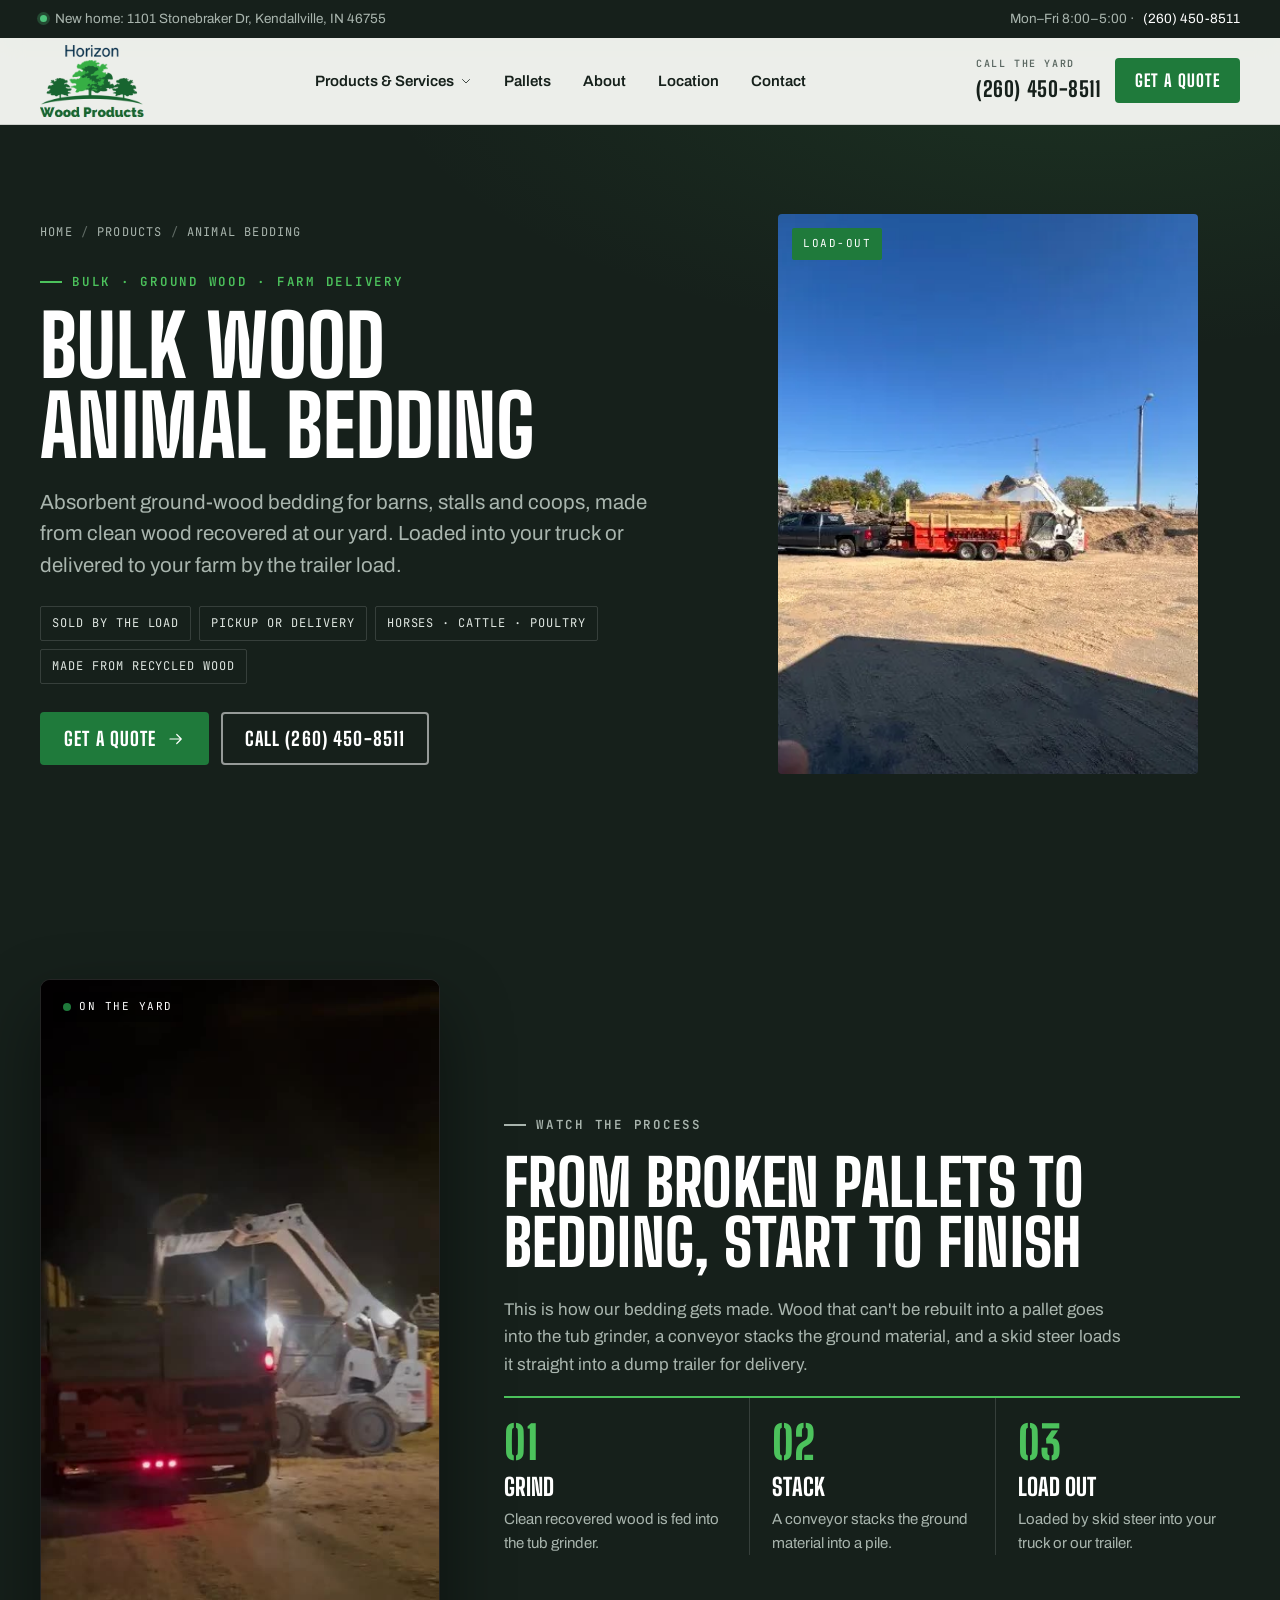
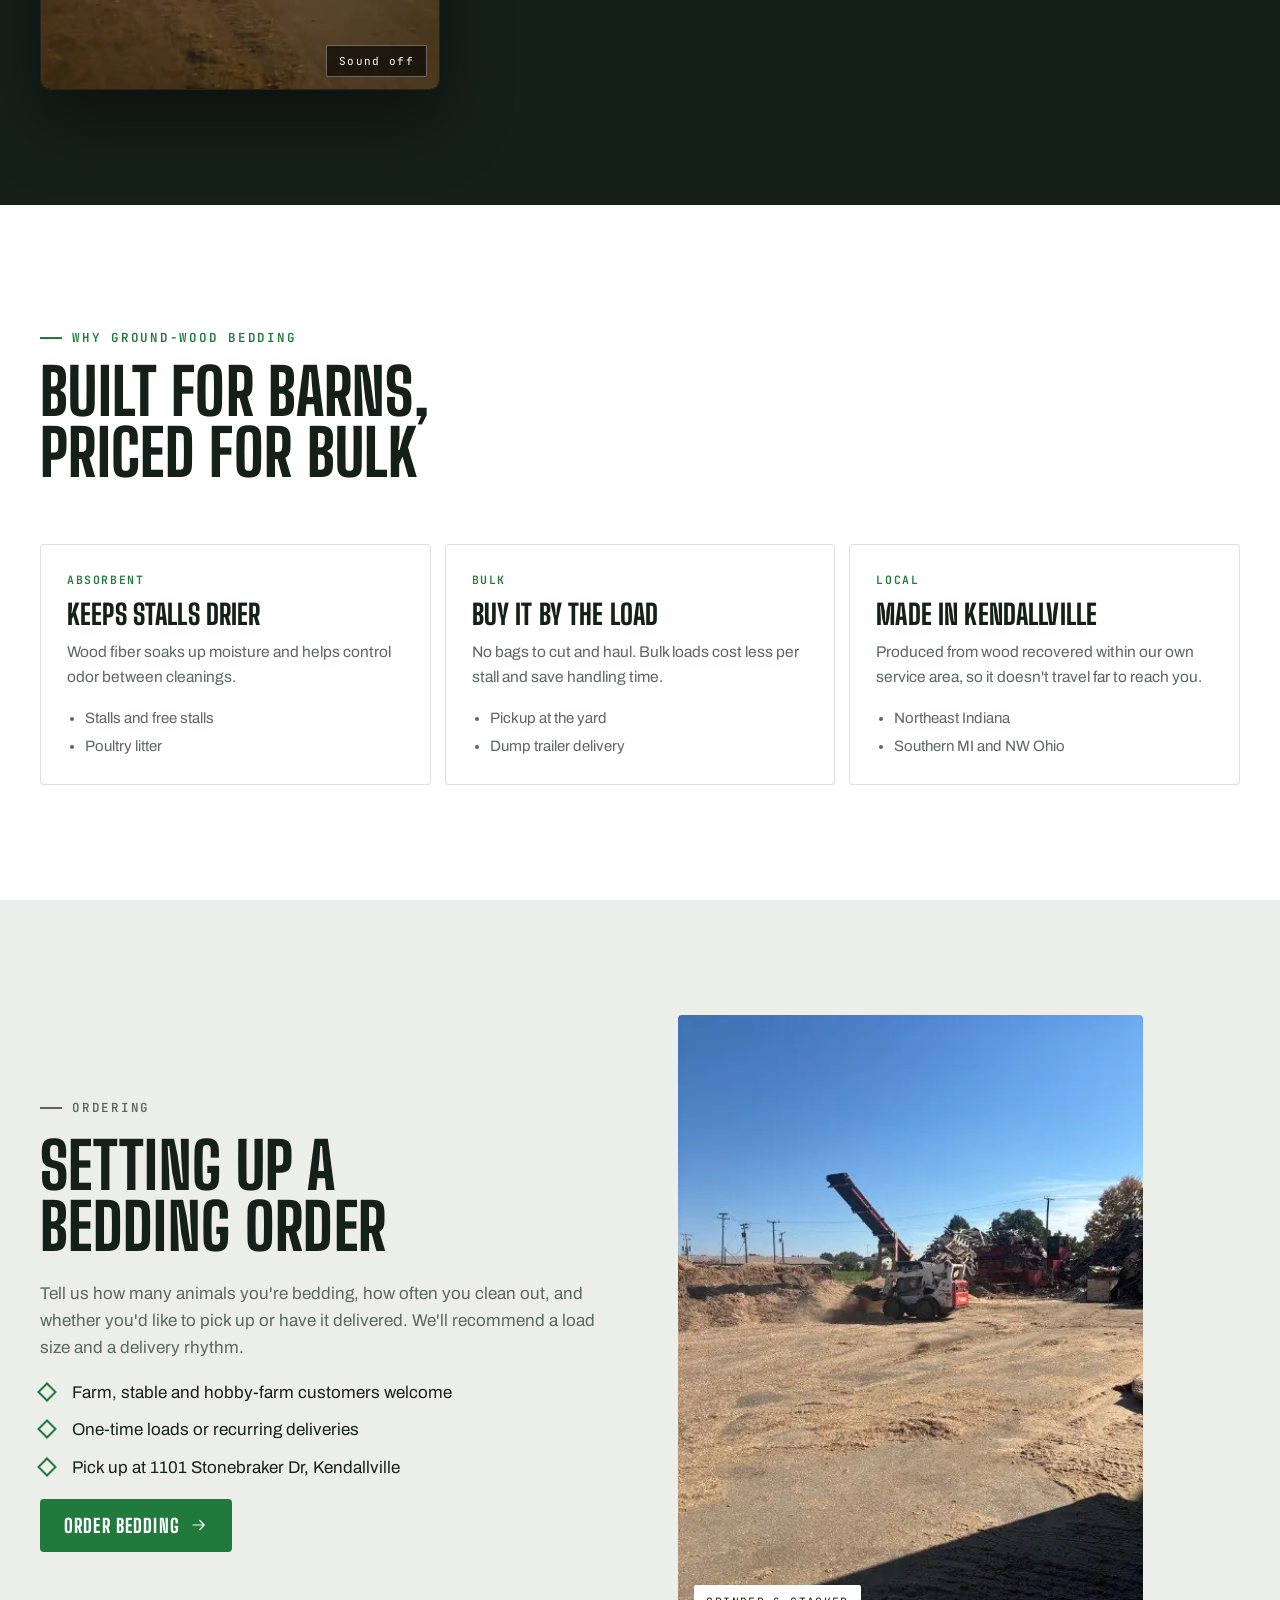
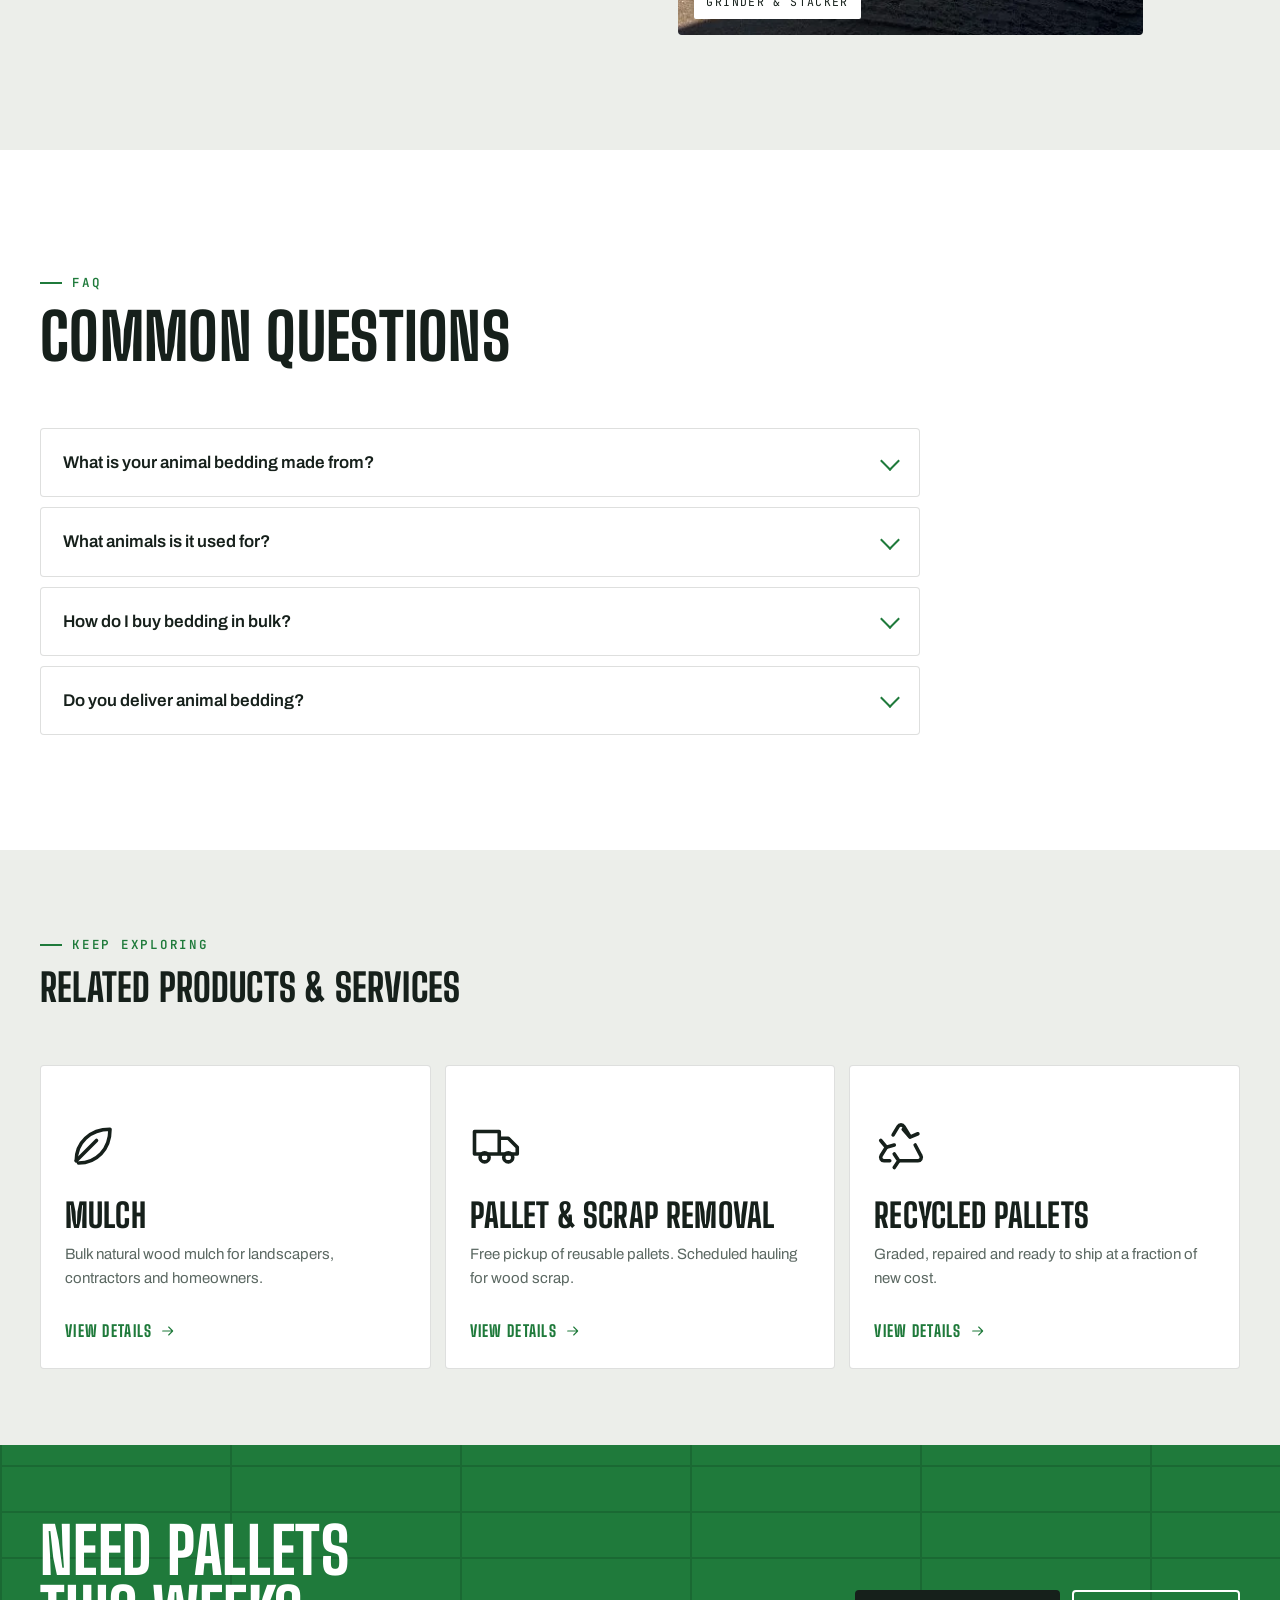
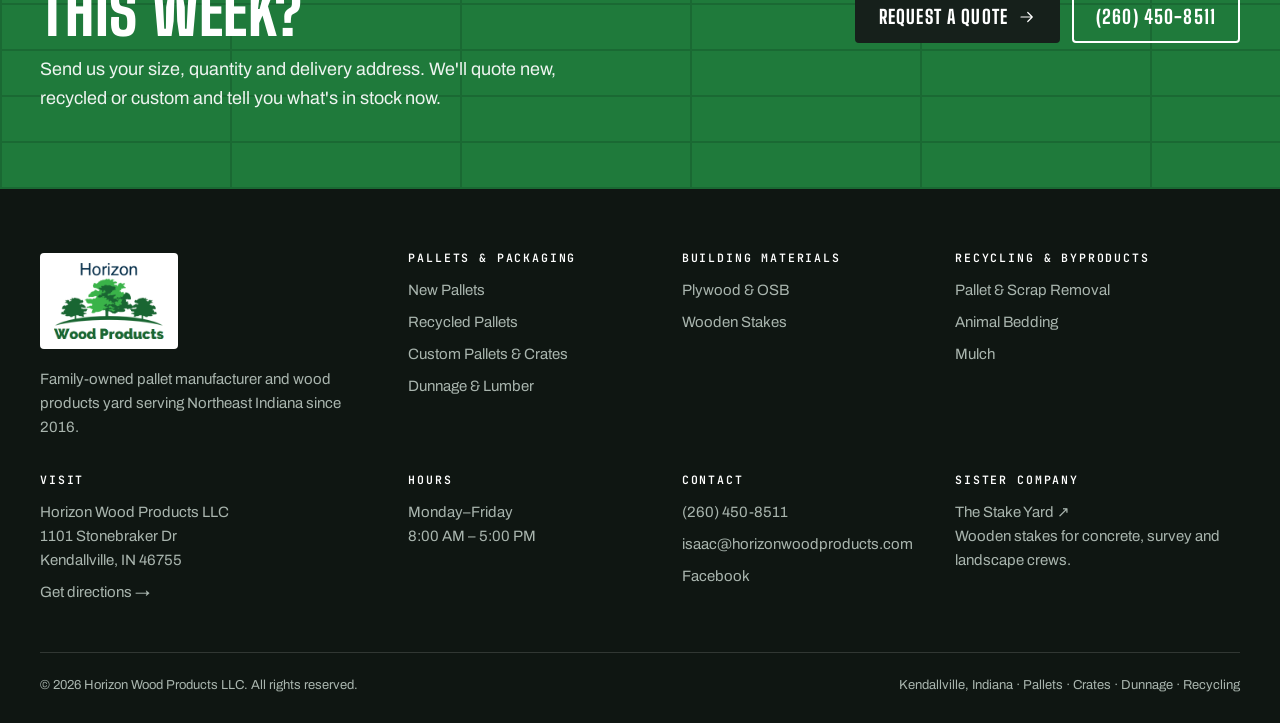
==== animal-bedding.html @ 05ebec8e "Horizon Wood Products site: green logo variant with Formspree quote form Co-Authored-By: Claude Opus" ====
<!doctype html>
<html lang="en-US">
<head>
<meta charset="utf-8">
<meta name="viewport" content="width=device-width, initial-scale=1, viewport-fit=cover">
<title>Bulk Wood Animal Bedding in NE Indiana | Horizon Wood</title>
<meta name="claude:viewport-fit-sides" content="cover">
<meta name="description" content="Bulk ground-wood animal bedding for horses, cattle and poultry from Kendallville, IN. Made from recycled wood, sold by the load with pickup or farm delivery.">
<link rel="canonical" href="https://horizonwoodproducts.com/animal-bedding.html">
<meta name="robots" content="index, follow, max-image-preview:large">
<meta name="theme-color" content="#16201b">
<meta name="geo.region" content="US-IN">
<meta name="geo.placename" content="Kendallville, Indiana">
<meta property="og:type" content="website">
<meta property="og:site_name" content="Horizon Wood Products">
<meta property="og:title" content="Bulk Wood Animal Bedding in NE Indiana | Horizon Wood">
<meta property="og:description" content="Bulk ground-wood animal bedding for horses, cattle and poultry from Kendallville, IN. Made from recycled wood, sold by the load with pickup or farm delivery.">
<meta property="og:url" content="https://horizonwoodproducts.com/animal-bedding.html">
<meta property="og:image" content="https://horizonwoodproducts.com/assets/img/og-horizon.jpg">
<meta property="og:image:width" content="1200">
<meta property="og:image:height" content="630">
<meta property="og:locale" content="en_US">
<meta name="twitter:card" content="summary_large_image">
<meta name="twitter:title" content="Bulk Wood Animal Bedding in NE Indiana | Horizon Wood">
<meta name="twitter:description" content="Bulk ground-wood animal bedding for horses, cattle and poultry from Kendallville, IN. Made from recycled wood, sold by the load with pickup or farm delivery.">
<meta name="twitter:image" content="https://horizonwoodproducts.com/assets/img/og-horizon.jpg">
<link rel="icon" href="assets/img/favicon.png" type="image/png">
<link rel="apple-touch-icon" href="assets/img/apple-touch-icon.png">
<link rel="preconnect" href="https://fonts.googleapis.com">
<link rel="preconnect" href="https://fonts.gstatic.com" crossorigin>
<link rel="stylesheet" href="https://fonts.googleapis.com/css2?family=Archivo:wght@400;500;600;700&family=Big+Shoulders+Display:wght@700;800;900&family=Big+Shoulders+Stencil+Display:wght@800&family=JetBrains+Mono:wght@500;600&display=swap">
<link rel="preload" as="image" href="assets/img/bedding-loadout.webp" fetchpriority="high">
<link rel="stylesheet" href="assets/css/styles.css">
<script type="application/ld+json">{"@context": "https://schema.org", "@type": "LocalBusiness", "@id": "https://horizonwoodproducts.com/#business", "name": "Horizon Wood Products LLC", "alternateName": "Horizon Wood Products", "url": "https://horizonwoodproducts.com/", "logo": "https://horizonwoodproducts.com/assets/img/logo.png", "image": "https://horizonwoodproducts.com/assets/img/og-horizon.jpg", "telephone": "+12604508511", "email": "isaac@horizonwoodproducts.com", "priceRange": "$$", "address": {"@type": "PostalAddress", "streetAddress": "1101 Stonebraker Dr", "addressLocality": "Kendallville", "addressRegion": "IN", "postalCode": "46755", "addressCountry": "US"}, "openingHoursSpecification": [{"@type": "OpeningHoursSpecification", "dayOfWeek": ["Monday", "Tuesday", "Wednesday", "Thursday", "Friday"], "opens": "08:00", "closes": "17:00"}], "sameAs": ["https://www.facebook.com/profile.php?id=100089340871191"]}</script>
<script type="application/ld+json">{"@context": "https://schema.org", "@type": "Service", "name": "Animal Bedding", "serviceType": "Animal bedding supply", "description": "Bulk ground-wood animal bedding for horses, cattle and poultry from Kendallville, IN. Made from recycled wood, sold by the load with pickup or farm delivery.", "url": "https://horizonwoodproducts.com/animal-bedding.html", "provider": {"@id": "https://horizonwoodproducts.com/#business"}, "areaServed": {"@type": "GeoCircle", "geoMidpoint": {"@type": "GeoCoordinates", "postalCode": "46755", "addressCountry": "US"}, "geoRadius": "160934"}}</script>
<script type="application/ld+json">{"@context": "https://schema.org", "@type": "BreadcrumbList", "itemListElement": [{"@type": "ListItem", "position": 1, "name": "Home", "item": "https://horizonwoodproducts.com/"}, {"@type": "ListItem", "position": 2, "name": "Products", "item": "https://horizonwoodproducts.com/"}, {"@type": "ListItem", "position": 3, "name": "Animal Bedding", "item": "https://horizonwoodproducts.com/animal-bedding.html"}]}</script>
<script type="application/ld+json">{"@context": "https://schema.org", "@type": "FAQPage", "mainEntity": [{"@type": "Question", "name": "What is your animal bedding made from?", "acceptedAnswer": {"@type": "Answer", "text": "Our bedding is ground from clean wood recovered through our pallet recycling operation. We run it through a tub grinder, stack it with a conveyor, and load it out in bulk."}}, {"@type": "Question", "name": "What animals is it used for?", "acceptedAnswer": {"@type": "Answer", "text": "Customers use ground-wood bedding for horse stalls, cattle and dairy barns, goats, sheep, and poultry houses. Talk to us about your setup and we'll help you decide if it fits."}}, {"@type": "Question", "name": "How do I buy bedding in bulk?", "acceptedAnswer": {"@type": "Answer", "text": "Bedding is sold in bulk by the load. You can pick it up at our Kendallville yard or have it delivered by dump trailer. Call for current availability and pricing."}}, {"@type": "Question", "name": "Do you deliver animal bedding?", "acceptedAnswer": {"@type": "Answer", "text": "Yes. We deliver bulk bedding to farms across Northeast Indiana, southern Michigan and northwest Ohio within roughly 100 miles."}}]}</script>
<script type="application/ld+json">{"@context": "https://schema.org", "@type": "VideoObject", "name": "How Horizon Wood Products makes animal bedding", "description": "Recovered pallet wood is ground in a tub grinder, stacked by conveyor and loaded into a dump trailer for bulk animal bedding delivery in Kendallville, Indiana.", "thumbnailUrl": "https://horizonwoodproducts.com/assets/video/animal-bedding-poster.jpg", "contentUrl": "https://horizonwoodproducts.com/assets/video/animal-bedding-process.mp4", "uploadDate": "2026-10-14", "duration": "PT19S", "publisher": {"@id": "https://horizonwoodproducts.com/#business"}}</script>
</head>
<body>
<a class="skip" href="#main">Skip to content</a>
<div class="topbar"><div class="wrap">
  <span><i class="dot" aria-hidden="true"></i>New home: 1101 Stonebraker Dr, Kendallville, IN 46755</span>
  <span>Mon–Fri 8:00–5:00 · <a href="tel:+12604508511">(260) 450-8511</a></span>
</div></div>
<header class="site-header">
  <nav class="wrap nav" aria-label="Main">
    <a class="logo" href="index.html" aria-label="Horizon Wood Products home"><img src="assets/img/horizon-logo.png" alt="Horizon Wood Products" width="266" height="184"></a>
    <ul class="menu" id="menu">
      <li class="has-mega"><button type="button" aria-expanded="false" aria-controls="mega">Products &amp; Services <svg class="" viewBox="0 0 24 24" fill="none" stroke="currentColor" stroke-width="1.6" stroke-linecap="round" stroke-linejoin="round" aria-hidden="true"><path d="M5 9l7 7 7-7"/></svg></button><div class="mega" id="mega"><div class="wrap"><div><h3>PALLETS & PACKAGING</h3><ul><li><a href="pallets.html"><strong>New Pallets</strong><span>GMA 48×40 and every standard size, built to order in our shop.</span></a></li><li><a href="recycled-pallets.html"><strong>Recycled Pallets</strong><span>Graded, repaired and ready to ship at a fraction of new cost.</span></a></li><li><a href="custom-pallets-crates.html"><strong>Custom Pallets & Crates</strong><span>Engineered to your load, your racking and your dock.</span></a></li><li><a href="dunnage.html"><strong>Dunnage & Lumber</strong><span>Blocking, bracing and cut-to-length lumber for loads that can't shift.</span></a></li></ul></div><div><h3>BUILDING MATERIALS</h3><ul><li><a href="plywood-osb.html"><strong>Plywood & OSB</strong><span>Sheet goods and building materials for crating, decking and jobsites.</span></a></li><li><a href="wooden-stakes.html"><strong>Wooden Stakes</strong><span>Concrete, survey and landscape stakes through The Stake Yard.</span></a></li></ul></div><div><h3>RECYCLING & BYPRODUCTS</h3><ul><li><a href="pallet-scrap-removal.html"><strong>Pallet & Scrap Removal</strong><span>Free pickup of reusable pallets. Scheduled hauling for wood scrap.</span></a></li><li><a href="animal-bedding.html"><strong>Animal Bedding</strong><span>Bulk ground-wood bedding for barns, stalls and coops.</span></a></li><li><a href="mulch.html"><strong>Mulch</strong><span>Bulk natural wood mulch for landscapers, contractors and homeowners.</span></a></li></ul></div><div class="mega-cta"><div><p class="eyebrow">Not sure what you need?</p></div><h3 class="h-sm">Tell us the load. We'll spec the pallet.</h3><p>Send dimensions, weight and quantity and we'll recommend new, recycled or custom.</p><a class="btn" href="contact.html">Get a quote <svg class="" viewBox="0 0 24 24" fill="none" stroke="currentColor" stroke-width="1.6" stroke-linecap="round" stroke-linejoin="round" aria-hidden="true"><path d="M4 12h15M13 6l6 6-6 6"/></svg></a></div></div></div></li>
      <li><a href="pallets.html">Pallets</a></li>
      <li><a href="index.html#about">About</a></li>
      <li><a href="index.html#location">Location</a></li>
      <li><a href="contact.html">Contact</a></li>
      <li class="menu-mobile-cta"><a class="btn" href="contact.html">Get a quote <svg class="" viewBox="0 0 24 24" fill="none" stroke="currentColor" stroke-width="1.6" stroke-linecap="round" stroke-linejoin="round" aria-hidden="true"><path d="M4 12h15M13 6l6 6-6 6"/></svg></a><a class="btn ghost" href="tel:+12604508511">Call (260) 450-8511</a></li>
    </ul>
    <div class="nav-cta">
      <a class="nav-phone" href="tel:+12604508511"><small>CALL THE YARD</small>(260) 450-8511</a>
      <a class="btn" href="contact.html">Get a quote</a>
      <button class="burger" type="button" aria-label="Open menu" aria-expanded="false" aria-controls="menu"><span></span></button>
    </div>
  </nav>
</header>
<main id="main">
<section class="phero on-dark"><div class="grain"></div><div class="wrap">
  <div>
    <ol class="crumbs" aria-label="Breadcrumb"><li><a href="index.html">Home</a></li><li><a href="index.html#products">Products</a></li><li aria-current="page">Animal Bedding</li></ol>
    <p class="eyebrow">Bulk · Ground wood · Farm delivery</p>
    <h1>Bulk wood animal bedding</h1>
    <p class="lead">Absorbent ground-wood bedding for barns, stalls and coops, made from clean wood recovered at our yard. Loaded into your truck or delivered to your farm by the trailer load.</p>
    <ul class="quickfacts"><li>Sold by the load</li><li>Pickup or delivery</li><li>Horses · cattle · poultry</li><li>Made from recycled wood</li></ul>
    <div class="btn-row"><a class="btn" href="contact.html#animal-bedding">Get a quote <svg class="" viewBox="0 0 24 24" fill="none" stroke="currentColor" stroke-width="1.6" stroke-linecap="round" stroke-linejoin="round" aria-hidden="true"><path d="M4 12h15M13 6l6 6-6 6"/></svg></a><a class="btn ghost" href="tel:+12604508511">Call (260) 450-8511</a></div>
  </div>
  <figure class="phero-media tall" style="margin:0"><img src="assets/img/bedding-loadout.webp" alt="Skid steer loading ground-wood animal bedding into a red dump trailer" width="600" height="800" fetchpriority="high" decoding="async"><span class="tag">Load-out</span></figure>
</div></section>
<section class="section dark on-dark" aria-labelledby="vid-h"><div class="wrap">
  <div class="video-feature">
    <div class="video-frame" data-reveal>
      <video id="bedding-video" autoplay muted loop playsinline preload="metadata" poster="assets/video/animal-bedding-poster.jpg" aria-describedby="vid-cap" width="540" height="960">
        <source src="assets/video/animal-bedding-process.mp4" type="video/mp4">
      </video>
      <span class="rec">ON THE YARD</span>
      <button class="sound" type="button" data-sound="bedding-video">Sound off</button>
    </div>
    <div class="prose" data-reveal="1">
      <p class="eyebrow">Watch the process</p>
      <h2 id="vid-h" class="h-lg">From broken pallets to bedding, start to finish</h2>
      <p id="vid-cap">This is how our bedding gets made. Wood that can't be rebuilt into a pallet goes into the tub grinder, a conveyor stacks the ground material, and a skid steer loads it straight into a dump trailer for delivery.</p>
      <ol class="steps" style="--cols:3"><li data-reveal="0"><b>01</b><h3>Grind</h3><p>Clean recovered wood is fed into the tub grinder.</p></li><li data-reveal="1"><b>02</b><h3>Stack</h3><p>A conveyor stacks the ground material into a pile.</p></li><li data-reveal="2"><b>03</b><h3>Load out</h3><p>Loaded by skid steer into your truck or our trailer.</p></li></ol>
    </div>
  </div>
</div></section>
<section class="section white" aria-labelledby="h-550867"><div class="wrap">
  <div class="sec-head"><div><p class="eyebrow">Why ground-wood bedding</p><h2 id="h-550867" class="h-lg">Built for barns, priced for bulk</h2></div></div>
  <div class="offer" style="--cols:3"><article data-reveal="0"><span class="k">Absorbent</span><h3>Keeps stalls drier</h3><p>Wood fiber soaks up moisture and helps control odor between cleanings.</p><ul><li>Stalls and free stalls</li><li>Poultry litter</li></ul></article><article data-reveal="1"><span class="k">Bulk</span><h3>Buy it by the load</h3><p>No bags to cut and haul. Bulk loads cost less per stall and save handling time.</p><ul><li>Pickup at the yard</li><li>Dump trailer delivery</li></ul></article><article data-reveal="2"><span class="k">Local</span><h3>Made in Kendallville</h3><p>Produced from wood recovered within our own service area, so it doesn't travel far to reach you.</p><ul><li>Northeast Indiana</li><li>Southern MI and NW Ohio</li></ul></article></div>
</div></section>
<section class="section" aria-label="Bedding production photo"><div class="wrap"><div class="split flip">
  <figure class="media" data-reveal style="margin:0;aspect-ratio:3/4;max-height:620px"><img src="assets/img/grinding-yard.webp" alt="Ground wood bedding being moved from the grinder conveyor with a skid steer" loading="lazy" width="600" height="800"><span class="tag">Grinder &amp; stacker</span></figure>
  <div class="prose" data-reveal="1"><p class="eyebrow">Ordering</p><h2 class="h-lg">Setting up a bedding order</h2>
    <p>Tell us how many animals you're bedding, how often you clean out, and whether you'd like to pick up or have it delivered. We'll recommend a load size and a delivery rhythm.</p>
    <ul class="ticks"><li>Farm, stable and hobby-farm customers welcome</li><li>One-time loads or recurring deliveries</li><li>Pick up at 1101 Stonebraker Dr, Kendallville</li></ul>
    <div class="btn-row"><a class="btn" href="contact.html#animal-bedding">Order bedding <svg class="" viewBox="0 0 24 24" fill="none" stroke="currentColor" stroke-width="1.6" stroke-linecap="round" stroke-linejoin="round" aria-hidden="true"><path d="M4 12h15M13 6l6 6-6 6"/></svg></a></div>
  </div>
</div></div></section>
<section class="section white" aria-labelledby="faq-h"><div class="wrap">
  <div class="sec-head"><div><p class="eyebrow">FAQ</p><h2 id="faq-h" class="h-lg">Common questions</h2></div></div>
  <div class="faq" data-reveal><details><summary>What is your animal bedding made from?</summary><div class="ans"><p>Our bedding is ground from clean wood recovered through our pallet recycling operation. We run it through a tub grinder, stack it with a conveyor, and load it out in bulk.</p></div></details><details><summary>What animals is it used for?</summary><div class="ans"><p>Customers use ground-wood bedding for horse stalls, cattle and dairy barns, goats, sheep, and poultry houses. Talk to us about your setup and we'll help you decide if it fits.</p></div></details><details><summary>How do I buy bedding in bulk?</summary><div class="ans"><p>Bedding is sold in bulk by the load. You can pick it up at our Kendallville yard or have it delivered by dump trailer. Call for current availability and pricing.</p></div></details><details><summary>Do you deliver animal bedding?</summary><div class="ans"><p>Yes. We deliver bulk bedding to farms across Northeast Indiana, southern Michigan and northwest Ohio within roughly 100 miles.</p></div></details></div>
</div></section>
<section class="section tight" aria-labelledby="rel-h"><div class="wrap">
  <div class="sec-head"><div><p class="eyebrow">Keep exploring</p><h2 id="rel-h" class="h-md">Related products &amp; services</h2></div></div>
  <div class="related"><a class="card " href="mulch.html" data-reveal="0"><div class="num"><span></span></div><svg class="icon" viewBox="0 0 24 24" fill="none" stroke="currentColor" stroke-width="1.6" stroke-linecap="round" stroke-linejoin="round" aria-hidden="true"><path d="M5 19c0-8 6-14 15-14 0 9-6 15-14 15"/><path d="M5 19L14 10"/></svg><div><h3>Mulch</h3><p>Bulk natural wood mulch for landscapers, contractors and homeowners.</p></div><span class="go">View details <svg class="" viewBox="0 0 24 24" fill="none" stroke="currentColor" stroke-width="1.6" stroke-linecap="round" stroke-linejoin="round" aria-hidden="true"><path d="M4 12h15M13 6l6 6-6 6"/></svg></span></a><a class="card " href="pallet-scrap-removal.html" data-reveal="0"><div class="num"><span></span></div><svg class="icon" viewBox="0 0 24 24" fill="none" stroke="currentColor" stroke-width="1.6" stroke-linecap="round" stroke-linejoin="round" aria-hidden="true"><path d="M2 6h11v10H2zM13 9h4l4 4v3h-8z"/><circle cx="6.5" cy="17.5" r="2"/><circle cx="17" cy="17.5" r="2"/></svg><div><h3>Pallet & Scrap Removal</h3><p>Free pickup of reusable pallets. Scheduled hauling for wood scrap.</p></div><span class="go">View details <svg class="" viewBox="0 0 24 24" fill="none" stroke="currentColor" stroke-width="1.6" stroke-linecap="round" stroke-linejoin="round" aria-hidden="true"><path d="M4 12h15M13 6l6 6-6 6"/></svg></span></a><a class="card " href="recycled-pallets.html" data-reveal="0"><div class="num"><span></span></div><svg class="icon" viewBox="0 0 24 24" fill="none" stroke="currentColor" stroke-width="1.6" stroke-linecap="round" stroke-linejoin="round" aria-hidden="true"><path d="M7 19H4.5a1.5 1.5 0 0 1-1.3-2.3L5.5 13"/><path d="M11 19h8.5a1.5 1.5 0 0 0 1.3-2.3L18.3 12"/><path d="M8.5 7.5l2.2-3.7a1.5 1.5 0 0 1 2.6 0l2.4 4"/><path d="M9 16l2 3-2 3M3 10l2.5 3L9 12M13 5l3 3.5 3.5-1.5"/></svg><div><h3>Recycled Pallets</h3><p>Graded, repaired and ready to ship at a fraction of new cost.</p></div><span class="go">View details <svg class="" viewBox="0 0 24 24" fill="none" stroke="currentColor" stroke-width="1.6" stroke-linecap="round" stroke-linejoin="round" aria-hidden="true"><path d="M4 12h15M13 6l6 6-6 6"/></svg></span></a></div>
</div></section>
<section class="cta-band" aria-label="Request a quote"><div class="wrap">
  <div><h2>Need pallets this week?</h2><p>Send us your size, quantity and delivery address. We'll quote new, recycled or custom and tell you what's in stock now.</p></div>
  <div class="btn-row"><a class="btn" href="contact.html#animal-bedding">Request a quote <svg class="" viewBox="0 0 24 24" fill="none" stroke="currentColor" stroke-width="1.6" stroke-linecap="round" stroke-linejoin="round" aria-hidden="true"><path d="M4 12h15M13 6l6 6-6 6"/></svg></a><a class="btn ghost" href="tel:+12604508511">(260) 450-8511</a></div>
</div></section>
</main>
<footer class="site-footer">
  <div class="wrap">
    <div class="foot-grid">
      <div>
        <a class="logo" href="index.html" aria-label="Horizon Wood Products home"><img src="assets/img/horizon-logo.png" alt="Horizon Wood Products" width="266" height="184"></a>
        <p style="max-width:34ch">Family-owned pallet manufacturer and wood products yard serving Northeast Indiana since 2016.</p>
      </div>
      <div><h3>PALLETS & PACKAGING</h3><ul><li><a href="pallets.html">New Pallets</a></li><li><a href="recycled-pallets.html">Recycled Pallets</a></li><li><a href="custom-pallets-crates.html">Custom Pallets & Crates</a></li><li><a href="dunnage.html">Dunnage & Lumber</a></li></ul></div><div><h3>BUILDING MATERIALS</h3><ul><li><a href="plywood-osb.html">Plywood & OSB</a></li><li><a href="wooden-stakes.html">Wooden Stakes</a></li></ul></div><div><h3>RECYCLING & BYPRODUCTS</h3><ul><li><a href="pallet-scrap-removal.html">Pallet & Scrap Removal</a></li><li><a href="animal-bedding.html">Animal Bedding</a></li><li><a href="mulch.html">Mulch</a></li></ul></div>
    </div>
    <div class="foot-grid" style="margin-top:36px">
      <div><h3>VISIT</h3><address style="font-style:normal">Horizon Wood Products LLC<br>1101 Stonebraker Dr<br>Kendallville, IN 46755</address><p style="margin-top:8px"><a href="https://www.google.com/maps/dir/?api=1&destination=1101+Stonebraker+Dr+Kendallville+IN+46755" rel="noopener" target="_blank">Get directions →</a></p></div>
      <div><h3>HOURS</h3><p>Monday–Friday<br>8:00 AM – 5:00 PM</p></div>
      <div><h3>CONTACT</h3><ul><li><a href="tel:+12604508511">(260) 450-8511</a></li><li><a href="mailto:isaac@horizonwoodproducts.com">isaac@horizonwoodproducts.com</a></li><li><a href="https://www.facebook.com/profile.php?id=100089340871191" rel="noopener" target="_blank">Facebook</a></li></ul></div>
      <div><h3>SISTER COMPANY</h3><p><a href="https://thestakeyard.com/" rel="noopener" target="_blank">The Stake Yard ↗</a><br>Wooden stakes for concrete, survey and landscape crews.</p></div>
    </div>
    <div class="foot-base"><span>© <span data-year>2026</span> Horizon Wood Products LLC. All rights reserved.</span><span>Kendallville, Indiana · Pallets · Crates · Dunnage · Recycling</span></div>
  </div>
</footer>
<script src="assets/js/main.js" defer></script>
</body>
</html>
---- assets/css/styles.css ----
/* Horizon Wood Products — site styles
   Layout concept: lumberyard signage. Tall condensed headlines, stencil-stamped specs,
   full-bleed yard photography, logo forest green for every call to action. */
:root{
  --ink:#16201b;          /* spruce charcoal: text, dark bands */
  --ink-2:#2b3a33;        /* secondary dark surface */
  --concrete:#eceeea;     /* page ground: shop-floor concrete */
  --paper:#ffffff;        /* cards, forms */
  --pine:#4cc25c;         /* leaf green (logo canopy): highlights on dark */
  --pine-soft:#e2f0dc;    /* pale leaf wash */
  --signal:#1f7a3b;       /* forest green (logo trees): CTAs */
  --signal-dk:#196633;    /* logo dark green */
  --muted:#5b6862;        /* body secondary on light */
  --muted-dk:#a9b5ae;     /* body secondary on dark */
  --line:rgba(22,32,27,.14);
  --line-dk:rgba(255,255,255,.14);

  --f-display:"Big Shoulders Display","Oswald","Arial Narrow",Impact,sans-serif;
  --f-stencil:"Big Shoulders Stencil Display","Big Shoulders Display","Arial Narrow",Impact,sans-serif;
  --f-body:"Archivo","Helvetica Neue",Arial,sans-serif;
  --f-mono:"JetBrains Mono",ui-monospace,"SFMono-Regular",Menlo,monospace;

  --wrap:1240px;
  --gutter:max(20px, env(safe-area-inset-left, 0px));
  --gutter-r:max(20px, env(safe-area-inset-right, 0px));
  --radius:4px;
  --ease:cubic-bezier(.2,.7,.2,1);
  color-scheme:light;
}
*,*::before,*::after{box-sizing:border-box}
html{scroll-behavior:smooth;-webkit-text-size-adjust:100%}
html,body{overflow-x:clip}
body{margin:0;background:var(--concrete);color:var(--ink);font-family:var(--f-body);font-size:17px;line-height:1.6;-webkit-font-smoothing:antialiased}
img,video{max-width:100%;display:block;height:auto}
a{color:inherit}
h1,h2,h3,h4{font-family:var(--f-display);font-weight:800;line-height:.95;letter-spacing:.005em;text-transform:uppercase;margin:0;text-wrap:balance}
p{margin:0}
:focus-visible{outline:3px solid var(--signal);outline-offset:3px}
.skip{position:absolute;left:-999px;top:8px;background:var(--signal);color:#fff;padding:10px 16px;z-index:200}
.skip:focus{left:16px}
.wrap{max-width:var(--wrap);margin:0 auto;padding-left:var(--gutter);padding-right:var(--gutter-r)}
.sr{position:absolute;width:1px;height:1px;overflow:hidden;clip:rect(0 0 0 0);white-space:nowrap}

/* ---------- type helpers ---------- */
.eyebrow{font-family:var(--f-mono);font-size:12.5px;font-weight:600;letter-spacing:.14em;text-transform:uppercase;display:inline-flex;align-items:center;gap:10px;color:var(--signal)}
.eyebrow::before{content:"";width:22px;height:2px;background:currentColor}
.on-dark .eyebrow{color:var(--pine)}
.lead{font-size:clamp(18px,1.6vw,21px);line-height:1.55;color:var(--muted);max-width:62ch}
.on-dark .lead{color:var(--muted-dk)}
.h-xl{font-size:clamp(46px,7.4vw,104px)}
.h-lg{font-size:clamp(38px,5vw,68px)}
.h-md{font-size:clamp(28px,3vw,40px)}
.h-sm{font-size:24px}
.accent{color:var(--signal)}
.on-dark .accent{color:var(--pine)}
.stamp{font-family:var(--f-stencil);font-weight:800;letter-spacing:.04em}

/* ---------- buttons ---------- */
.btn{--bg:var(--signal);--fg:#fff;display:inline-flex;align-items:center;gap:10px;padding:15px 22px;background:var(--bg);color:var(--fg);font-family:var(--f-display);font-weight:800;font-size:19px;letter-spacing:.06em;text-transform:uppercase;text-decoration:none;border:2px solid var(--bg);border-radius:var(--radius);cursor:pointer;transition:transform .25s var(--ease),background .25s,color .25s,border-color .25s;line-height:1}
.btn svg{width:18px;height:18px;transition:transform .25s var(--ease)}
.btn:hover{--bg:var(--signal-dk)}
.btn:hover svg{transform:translateX(4px)}
.btn.ghost{--bg:transparent;--fg:var(--ink);border-color:var(--ink)}
.btn.ghost:hover{--bg:var(--ink);--fg:#fff}
.on-dark .btn.ghost{--fg:#fff;border-color:rgba(255,255,255,.55)}
.on-dark .btn.ghost:hover{--bg:#fff;--fg:var(--ink);border-color:#fff}
.btn-row{display:flex;flex-wrap:wrap;gap:12px}
.btn:disabled{opacity:.6;cursor:wait}

/* ---------- utility bar + header ---------- */
.topbar{background:var(--ink);color:var(--muted-dk);font-size:13.5px}
.topbar .wrap{display:flex;justify-content:space-between;gap:16px;padding-block:8px;flex-wrap:wrap}
.topbar a{text-decoration:none;color:#fff}
.topbar span{display:inline-flex;gap:8px;align-items:center}
.topbar .dot{width:7px;height:7px;border-radius:50%;background:#4cc27a;box-shadow:0 0 0 3px rgba(76,194,122,.25)}
.site-header{position:sticky;top:env(safe-area-inset-top,0px);z-index:100;background:rgba(236,238,234,.92);backdrop-filter:saturate(1.4) blur(12px);-webkit-backdrop-filter:saturate(1.4) blur(12px);border-bottom:1px solid var(--line);transition:box-shadow .3s}
.site-header.scrolled{box-shadow:0 8px 30px rgba(22,32,27,.08)}
.nav{display:flex;align-items:center;justify-content:space-between;gap:20px;height:86px}
.logo{display:flex;align-items:center;gap:12px;text-decoration:none;color:var(--ink);flex-shrink:0}
.logo img{height:72px;width:auto}
.logo-word{display:flex;flex-direction:column;line-height:.85}
.logo-word b{font-family:var(--f-display);font-weight:900;font-size:27px;letter-spacing:.06em}
.logo-word small{font-family:var(--f-mono);font-size:9.5px;letter-spacing:.26em;font-weight:600;color:var(--muted);margin-top:4px}
.menu{display:flex;align-items:center;gap:4px;list-style:none;margin:0;padding:0}
.menu>li>a,.menu>li>button{display:flex;align-items:center;gap:6px;padding:10px 14px;font-family:var(--f-body);font-weight:600;font-size:15px;text-decoration:none;color:var(--ink);background:none;border:0;cursor:pointer;border-radius:var(--radius)}
.menu>li>a:hover,.menu>li>button:hover,.menu>li>a[aria-current="page"]{color:var(--signal)}
.menu button svg{width:12px;height:12px;transition:transform .25s}
.has-mega{position:static}
.mega{position:absolute;left:0;right:0;top:100%;background:var(--paper);border-bottom:1px solid var(--line);box-shadow:0 30px 60px rgba(22,32,27,.14);opacity:0;visibility:hidden;transform:translateY(-8px);transition:opacity .25s,transform .25s var(--ease),visibility .25s}
.has-mega.open .mega{opacity:1;visibility:visible;transform:none}
.has-mega.open>button svg{transform:rotate(180deg)}
.mega .wrap{display:grid;grid-template-columns:repeat(3,1fr) 1.1fr;gap:28px;padding-block:28px 32px}
.mega h3{font-family:var(--f-mono);font-size:11.5px;letter-spacing:.16em;color:var(--muted);font-weight:600;margin-bottom:10px}
.mega ul{list-style:none;margin:0;padding:0;display:grid;gap:2px}
.mega a{display:block;padding:9px 10px;margin-left:-10px;border-radius:var(--radius);text-decoration:none}
.mega a strong{display:block;font-family:var(--f-display);font-weight:800;font-size:21px;text-transform:uppercase;letter-spacing:.02em}
.mega a span{font-size:13.5px;color:var(--muted)}
.mega a:hover{background:var(--concrete)}
.mega a:hover strong{color:var(--signal)}
.mega-cta{background:var(--ink);color:#fff;padding:24px;border-radius:var(--radius);display:flex;flex-direction:column;gap:14px;justify-content:space-between}
.mega-cta p{color:var(--muted-dk);font-size:14.5px}
.mega-cta .h-sm{color:#fff}
.nav-cta{display:flex;align-items:center;gap:14px}
.nav-phone{font-family:var(--f-display);font-weight:800;font-size:21px;letter-spacing:.03em;text-decoration:none;white-space:nowrap}
.nav-phone small{display:block;font-family:var(--f-mono);font-size:10px;letter-spacing:.16em;color:var(--muted);font-weight:600}
.nav .btn{padding:12px 18px;font-size:17px}
.burger{display:none;width:46px;height:46px;border:1.5px solid var(--ink);background:none;border-radius:var(--radius);cursor:pointer;position:relative}
.burger span,.burger span::before,.burger span::after{position:absolute;left:11px;right:11px;height:2px;background:var(--ink);content:"";transition:transform .3s var(--ease),opacity .2s}
.burger span{top:21px}.burger span::before{top:-7px;left:0;right:0}.burger span::after{top:7px;left:0;right:0}
.nav-open .burger span{background:transparent}
.nav-open .burger span::before{transform:translateY(7px) rotate(45deg)}
.nav-open .burger span::after{transform:translateY(-7px) rotate(-45deg)}

@media (max-width:1080px){
  .nav-phone{display:none}
  .menu>li>a,.menu>li>button{padding:10px 10px}
}
@media (max-width:900px){
  .burger{display:block}
  .nav .btn{display:none}
  .menu{position:fixed;inset:0;top:calc(86px + env(safe-area-inset-top,0px));flex-direction:column;align-items:stretch;background:var(--paper);padding:12px max(16px,env(safe-area-inset-left,0px)) 40px;overflow-y:auto;gap:0;transform:translateY(-10px);opacity:0;transition:transform .35s var(--ease),opacity .25s,visibility .35s;visibility:hidden}
  .nav-open .menu{transform:none;opacity:1;visibility:visible}
  .nav-open{overflow:hidden}
  .menu>li{border-bottom:1px solid var(--line)}
  .menu>li>a,.menu>li>button{width:100%;justify-content:space-between;font-family:var(--f-display);font-size:26px;font-weight:800;text-transform:uppercase;padding:16px 4px}
  .mega{position:static;opacity:1;visibility:visible;transform:none;box-shadow:none;border:0;display:none}
  .has-mega.open .mega{display:block}
  .mega .wrap{grid-template-columns:1fr;padding:0 0 18px;gap:18px}
  .mega-cta{display:none}
  .menu .menu-mobile-cta{border:0;padding-top:20px;display:grid;gap:10px}
}
.menu .menu-mobile-cta{display:none}
@media (max-width:900px){.menu .menu-mobile-cta{display:grid}}

/* ---------- home hero ---------- */
.hero{position:relative;background:var(--ink);color:#fff;overflow:hidden;isolation:isolate}
.hero-media{position:absolute;inset:0;z-index:-2}
.hero-media img{width:100%;height:100%;object-fit:cover;animation:kenburns 22s ease-out both}
.hero::after{content:"";position:absolute;inset:0;z-index:-1;background:linear-gradient(90deg,rgba(14,20,17,.94) 0%,rgba(14,20,17,.78) 45%,rgba(14,20,17,.35) 100%),linear-gradient(0deg,rgba(14,20,17,.85),transparent 40%)}
@keyframes kenburns{from{transform:scale(1.14) translate(1.5%,1%)}to{transform:scale(1.02)}}
.hero .wrap{display:grid;grid-template-columns:minmax(0,1.5fr) minmax(0,1fr);gap:48px;align-items:end;padding-block:clamp(72px,10vw,128px) clamp(48px,6vw,80px)}
.hero h1{margin:18px 0 22px}
@media (max-width:900px){.hero .wrap{grid-template-columns:1fr;gap:32px}}
.hero h1 .line{display:block;overflow:hidden}
.hero h1 .line>span{display:inline-block;animation:rise .9s var(--ease) both}
.hero h1 .line:nth-child(2)>span{animation-delay:.12s}
.hero h1 .line:nth-child(3)>span{animation-delay:.24s}
@keyframes rise{from{transform:translateY(105%)}to{transform:none}}
.hero .lead{margin-bottom:30px;animation:fade .9s .45s both}
.hero .btn-row{animation:fade .9s .6s both}
@keyframes fade{from{opacity:0;transform:translateY(14px)}to{opacity:1;transform:none}}
.spec-card{background:rgba(22,32,27,.72);border:1px solid var(--line-dk);backdrop-filter:blur(10px);-webkit-backdrop-filter:blur(10px);padding:22px;border-radius:var(--radius);animation:fade .9s .75s both}
.spec-card header{display:flex;justify-content:space-between;align-items:baseline;border-bottom:1px dashed var(--line-dk);padding-bottom:12px;margin-bottom:14px;gap:10px}
.spec-card header span{font-family:var(--f-mono);font-size:11px;letter-spacing:.16em;color:var(--muted-dk)}
.spec-card header b{font-family:var(--f-display);font-size:22px;text-transform:uppercase;letter-spacing:.04em}
.sizes{display:grid;grid-template-columns:repeat(3,1fr);gap:8px;list-style:none;margin:0;padding:0}
.sizes li{border:1.5px solid rgba(76,194,92,.55);color:var(--pine);text-align:center;padding:10px 4px 8px;font-family:var(--f-stencil);font-weight:800;font-size:25px;letter-spacing:.04em;border-radius:2px;line-height:1}
.sizes li small{display:block;font-family:var(--f-mono);font-size:9.5px;color:var(--muted-dk);letter-spacing:.12em;margin-top:5px;font-weight:500}
.spec-card p{font-size:13.5px;color:var(--muted-dk);margin-top:14px}

/* ---------- marquee ---------- */
.ticker{background:var(--signal);color:#fff;overflow:hidden;white-space:nowrap;border-block:1px solid rgba(0,0,0,.1)}
.ticker-track{display:inline-flex;animation:marquee 38s linear infinite;padding-block:14px}
.ticker:hover .ticker-track{animation-play-state:paused}
.ticker span{font-family:var(--f-display);font-weight:800;font-size:24px;text-transform:uppercase;letter-spacing:.05em;padding-inline:22px;display:inline-flex;align-items:center;gap:44px}
.ticker span::after{content:"";width:9px;height:9px;background:var(--ink);transform:rotate(45deg)}
@keyframes marquee{to{transform:translateX(-50%)}}

/* ---------- sections ---------- */
.section{padding-block:clamp(64px,9vw,120px)}
.section.tight{padding-block:clamp(48px,6vw,80px)}
.dark{background:var(--ink);color:#fff}
.white{background:var(--paper)}
.sec-head{display:grid;grid-template-columns:minmax(0,1.2fr) minmax(0,1fr);gap:40px;align-items:end;margin-bottom:clamp(36px,5vw,60px)}
.sec-head h2{margin-top:14px}
@media (max-width:820px){.sec-head{grid-template-columns:1fr;gap:18px}}

/* ---------- product bento ---------- */
.family{margin-top:44px}
.family:first-of-type{margin-top:0}
.family-label{display:flex;align-items:center;gap:14px;margin-bottom:16px;font-family:var(--f-mono);font-size:12px;letter-spacing:.16em;text-transform:uppercase;color:var(--muted);font-weight:600}
.family-label::after{content:"";flex:1;height:1px;background:var(--line)}
.bento{display:grid;grid-template-columns:repeat(4,minmax(0,1fr));gap:14px}
.bento.three{grid-template-columns:repeat(3,minmax(0,1fr))}
.card{position:relative;display:flex;flex-direction:column;justify-content:space-between;gap:28px;min-height:260px;padding:24px;background:var(--paper);border:1px solid var(--line);border-radius:var(--radius);text-decoration:none;overflow:hidden;isolation:isolate;transition:transform .35s var(--ease),box-shadow .35s,border-color .35s}
.card:hover{transform:translateY(-4px);box-shadow:0 22px 44px rgba(22,32,27,.13);border-color:transparent}
.card .num{font-family:var(--f-mono);font-size:11.5px;letter-spacing:.14em;color:var(--muted);display:flex;justify-content:space-between;gap:10px}
.card h3{font-size:clamp(28px,2.6vw,36px);margin-bottom:10px;transition:color .25s}
.card p{font-size:15px;color:var(--muted);max-width:40ch}
.card .go{display:inline-flex;align-items:center;gap:8px;font-family:var(--f-display);font-weight:800;font-size:16px;letter-spacing:.08em;text-transform:uppercase;color:var(--signal)}
.card .go svg{width:16px;height:16px;transition:transform .3s var(--ease)}
.card:hover .go svg{transform:translateX(5px)}
.card .icon{width:54px;height:54px;color:var(--ink)}
.card.feature{grid-column:span 2;grid-row:span 2;color:#fff;background:var(--ink);min-height:540px;border:0}
.card.feature .num,.card.feature p{color:rgba(255,255,255,.78)}
.card.feature .go{color:var(--pine)}
.card.feature h3{font-size:clamp(44px,5vw,72px)}
.card.photo{color:#fff;border:0}
.card.photo .num,.card.photo p{color:rgba(255,255,255,.82)}
.card.photo .go{color:var(--pine)}
.card .bg{position:absolute;inset:0;z-index:-1}
.card .bg img{width:100%;height:100%;object-fit:cover;transition:transform 1.2s var(--ease)}
.card:hover .bg img{transform:scale(1.06)}
.card .bg::after{content:"";position:absolute;inset:0;background:linear-gradient(180deg,rgba(14,20,17,.25),rgba(14,20,17,.9))}
.card.ext .num em{font-style:normal;color:var(--signal)}
.card.ext{background:var(--pine-soft)}
@media (max-width:1000px){.bento{grid-template-columns:repeat(2,minmax(0,1fr))}.card.feature{min-height:420px}}
@media (max-width:620px){.bento,.bento.three{grid-template-columns:1fr}.card.feature{grid-column:auto;grid-row:auto}.card{min-height:220px}}

/* ---------- the loop ---------- */
.loop{display:grid;grid-template-columns:repeat(5,minmax(0,1fr));gap:0;counter-reset:step;position:relative;list-style:none;margin:0;padding:0}
.loop::before{content:"";position:absolute;top:31px;left:8%;right:8%;height:2px;background:repeating-linear-gradient(90deg,var(--pine) 0 10px,transparent 10px 18px);transform-origin:left;animation:draw 2.4s var(--ease) both;animation-play-state:var(--play,running)}
@keyframes draw{from{transform:scaleX(0)}to{transform:scaleX(1)}}
.loop.reveal-pending::before{animation-play-state:paused}
.loop li{padding:0 14px;text-align:center;position:relative}
.loop .node{width:64px;height:64px;margin:0 auto 18px;border-radius:50%;background:var(--ink-2);border:2px solid var(--pine);display:grid;place-items:center;color:var(--pine);position:relative;z-index:1;transition:transform .3s var(--ease),background .3s}
.loop li:hover .node{transform:scale(1.08);background:var(--pine);color:var(--ink)}
.loop .node svg{width:28px;height:28px}
.loop h3{font-size:25px;margin-bottom:8px}
.loop p{font-size:14.5px;color:var(--muted-dk)}
.loop small{display:block;font-family:var(--f-mono);font-size:11px;letter-spacing:.16em;color:var(--pine);margin-bottom:6px}
@media (max-width:900px){.loop{grid-template-columns:1fr;gap:26px}.loop::before{left:31px;right:auto;top:0;bottom:0;width:2px;height:auto;background:repeating-linear-gradient(180deg,var(--pine) 0 10px,transparent 10px 18px);transform-origin:top;animation-name:drawv}.loop li{display:grid;grid-template-columns:64px 1fr;gap:18px;text-align:left;padding:0}.loop .node{margin:0}}
@keyframes drawv{from{transform:scaleY(0)}to{transform:scaleY(1)}}

/* ---------- stats ---------- */
.stats{display:grid;grid-template-columns:repeat(4,minmax(0,1fr));border-top:1px solid var(--line)}
.stat{padding:28px 22px 6px 0;border-right:1px solid var(--line)}
.stat:last-child{border-right:0}
.stat+.stat{padding-left:22px}
.stat b{display:block;font-family:var(--f-stencil);font-size:clamp(54px,6vw,84px);line-height:.9;font-weight:800;color:var(--ink);font-variant-numeric:tabular-nums}
.stat b sup{font-size:.45em;color:var(--signal);vertical-align:top;margin-left:2px}
.stat>span{display:block;margin-top:10px;font-size:14.5px;color:var(--muted);max-width:24ch}
@media (max-width:760px){.stats{grid-template-columns:repeat(2,minmax(0,1fr))}.stat{border-right:0;border-bottom:1px solid var(--line);padding:22px 0!important}.stat:nth-child(odd){padding-right:14px!important;border-right:1px solid var(--line)}.stat:nth-child(even){padding-left:16px!important}}

/* ---------- split / about ---------- */
.split{display:grid;grid-template-columns:minmax(0,1fr) minmax(0,1fr);gap:clamp(32px,6vw,80px);align-items:center}
.split.flip>:first-child{order:2}
.split .media{position:relative;border-radius:var(--radius);overflow:hidden;aspect-ratio:4/3;max-width:100%}
.split .media img{width:100%;height:100%;object-fit:cover}
.split .media .tag{position:absolute;left:16px;bottom:16px;background:var(--paper);padding:8px 12px;font-family:var(--f-mono);font-size:11.5px;letter-spacing:.12em;text-transform:uppercase;border-radius:2px}
.prose{display:grid;grid-template-columns:minmax(0,1fr);gap:18px}
.prose p{color:var(--muted);max-width:62ch}
.on-dark .prose p{color:var(--muted-dk)}
.prose h2{margin-bottom:4px}
.prose h3{font-size:26px;margin-top:10px}
.prose ul.ticks{list-style:none;padding:0;margin:0;display:grid;gap:10px}
.ticks li{display:grid;grid-template-columns:22px 1fr;gap:10px;align-items:start}
.ticks li::before{content:"";width:14px;height:14px;margin-top:6px;border:2px solid var(--signal);transform:rotate(45deg)}
.on-dark .ticks li::before{border-color:var(--pine)}
.split.form-split{grid-template-columns:minmax(0,1.5fr) minmax(0,1fr);align-items:start}
@media (max-width:860px){.split,.split.form-split{grid-template-columns:1fr}.split.flip>:first-child{order:0}}
.team{display:grid;grid-template-columns:repeat(3,minmax(0,1fr));gap:12px;margin-top:8px}
.team div{border-top:2px solid var(--ink);padding-top:12px}
.team b{display:block;font-family:var(--f-display);font-size:22px;text-transform:uppercase;font-weight:800}
.team span{font-size:13.5px;color:var(--muted)}
@media (max-width:520px){.team{grid-template-columns:1fr}}

/* ---------- location ---------- */
.locate{display:grid;grid-template-columns:minmax(0,1fr) minmax(0,1.25fr);gap:clamp(28px,4vw,56px);align-items:stretch}
.locate-info{display:flex;flex-direction:column;gap:24px}
.addr{font-family:var(--f-display);font-size:clamp(34px,3.6vw,48px);font-weight:800;text-transform:uppercase;line-height:.95}
.addr small{display:block;font-family:var(--f-mono);font-size:12px;letter-spacing:.16em;color:var(--pine);font-weight:600;margin-bottom:12px}
dl.facts{display:grid;grid-template-columns:auto 1fr;gap:10px 22px;margin:0;font-size:15.5px}
dl.facts dt{font-family:var(--f-mono);font-size:11.5px;letter-spacing:.14em;color:var(--muted-dk);text-transform:uppercase;padding-top:3px}
dl.facts dd{margin:0}
dl.facts a{text-decoration:none;border-bottom:1px solid rgba(255,255,255,.3)}
.map-card{position:relative;background:#0f1713;border:1px solid var(--line-dk);border-radius:var(--radius);overflow:hidden;min-height:360px}
.map-card svg{width:100%;height:100%;display:block}
.map-legend{position:absolute;left:14px;bottom:14px;right:14px;display:flex;gap:16px;flex-wrap:wrap;font-family:var(--f-mono);font-size:10.5px;letter-spacing:.12em;text-transform:uppercase;color:var(--muted-dk)}
.map-legend i{display:inline-block;width:14px;height:2px;vertical-align:middle;margin-right:6px}
.pulse{transform-origin:center;transform-box:fill-box;animation:pulse 2.6s ease-out infinite}
@keyframes pulse{0%{transform:scale(.4);opacity:.9}100%{transform:scale(3.2);opacity:0}}
.ring{stroke-dasharray:6 7;animation:spin 60s linear infinite;transform-origin:center;transform-box:fill-box}
@keyframes spin{to{transform:rotate(360deg)}}
.pin{animation:drop .9s .3s cubic-bezier(.3,1.6,.5,1) both}
@keyframes drop{from{transform:translateY(-40px);opacity:0}to{transform:none;opacity:1}}
@media (max-width:900px){.locate{grid-template-columns:1fr}}

/* ---------- CTA band ---------- */
.cta-band{background:var(--signal);color:#fff;position:relative;overflow:hidden;isolation:isolate}
.cta-band::before{content:"";position:absolute;inset:0;z-index:-1;opacity:.13;background:repeating-linear-gradient(0deg,#000 0 2px,transparent 2px 46px),repeating-linear-gradient(90deg,#000 0 2px,transparent 2px 230px)}
.cta-band .wrap{display:flex;justify-content:space-between;align-items:center;gap:30px;padding-block:clamp(48px,6vw,76px);flex-wrap:wrap}
.cta-band h2{font-size:clamp(38px,5vw,64px);max-width:16ch}
.cta-band p{margin-top:12px;font-size:18px;opacity:.92;max-width:52ch}
.cta-band .btn{--bg:var(--ink);border-color:var(--ink)}
.cta-band .btn:hover{--bg:#000}
.cta-band .btn.ghost{--bg:transparent;--fg:#fff;border-color:#fff}
.cta-band .btn.ghost:hover{--bg:#fff;--fg:var(--signal)}

/* ---------- footer ---------- */
.site-footer{background:#0f1612;color:var(--muted-dk);font-size:15px}
.site-footer .wrap{padding-block:64px 28px}
.foot-grid{display:grid;grid-template-columns:1.4fr 1fr 1fr 1.2fr;gap:36px}
.site-footer h3{font-family:var(--f-mono);font-size:11.5px;letter-spacing:.16em;color:#fff;font-weight:600;margin-bottom:14px}
.site-footer ul{list-style:none;padding:0;margin:0;display:grid;gap:8px}
.site-footer a{text-decoration:none;color:var(--muted-dk);transition:color .2s}
.site-footer a:hover{color:var(--pine)}
.site-footer .logo{display:inline-flex;background:#fff;padding:10px 14px;border-radius:var(--radius);margin-bottom:18px}
.site-footer .logo img{height:76px}
.site-footer .logo small{color:var(--muted-dk)}
.foot-base{display:flex;justify-content:space-between;gap:16px;flex-wrap:wrap;border-top:1px solid var(--line-dk);margin-top:48px;padding-top:22px;font-size:13px}
@media (max-width:900px){.foot-grid{grid-template-columns:1fr 1fr}}
@media (max-width:520px){.foot-grid{grid-template-columns:1fr}}

/* ---------- service page hero ---------- */
.crumbs{font-family:var(--f-mono);font-size:12px;letter-spacing:.1em;text-transform:uppercase;color:var(--muted-dk);display:flex;flex-wrap:wrap;gap:8px;list-style:none;padding:0;margin:0 0 22px}
.crumbs a{text-decoration:none;color:var(--muted-dk)}
.crumbs a:hover{color:#fff}
.crumbs li+li::before{content:"/";margin-right:8px;opacity:.5}
.phero{position:relative;background:var(--ink);color:#fff;overflow:hidden;isolation:isolate}
.phero .wrap{display:grid;grid-template-columns:minmax(0,1.25fr) minmax(0,1fr);gap:clamp(28px,5vw,64px);align-items:center;padding-block:clamp(48px,7vw,96px)}
.phero h1{font-size:clamp(48px,6.6vw,92px);margin:14px 0 20px;animation:fade .8s both}
.phero .lead{animation:fade .8s .15s both}
.phero .btn-row{margin-top:28px;animation:fade .8s .3s both}
.phero-media{position:relative;border-radius:var(--radius);overflow:hidden;aspect-ratio:4/3;max-width:100%;animation:fade 1s .2s both;background:var(--ink-2)}
.phero-media.tall{aspect-ratio:3/4;max-height:560px;justify-self:center;width:100%;max-width:420px}
.phero-media img{width:100%;height:100%;object-fit:cover}
.phero-media .tag{position:absolute;left:14px;top:14px;background:var(--signal);color:#fff;padding:7px 11px;font-family:var(--f-mono);font-size:11px;letter-spacing:.14em;text-transform:uppercase;border-radius:2px}
.phero .grain{position:absolute;inset:0;z-index:-1;opacity:.5;background:radial-gradient(1200px 500px at 85% -10%,rgba(76,194,92,.22),transparent 60%)}
.quickfacts{display:flex;flex-wrap:wrap;gap:8px;margin-top:24px;list-style:none;padding:0;animation:fade .8s .35s both}
.quickfacts li{font-family:var(--f-mono);font-size:12px;letter-spacing:.08em;text-transform:uppercase;border:1px solid var(--line-dk);padding:7px 11px;border-radius:2px;color:#dfe6e1}
@media (max-width:860px){.phero .wrap{grid-template-columns:1fr}}

/* ---------- offering grid on service pages ---------- */
.offer{display:grid;grid-template-columns:repeat(var(--cols,3),minmax(0,1fr));gap:14px}
.offer article{background:var(--paper);border:1px solid var(--line);border-radius:var(--radius);padding:26px;display:flex;flex-direction:column;gap:12px;transition:transform .35s var(--ease),box-shadow .35s}
.offer article:hover{transform:translateY(-3px);box-shadow:0 18px 36px rgba(22,32,27,.1)}
.offer h3{font-size:28px}
.offer p{font-size:15.5px;color:var(--muted)}
.offer .k{font-family:var(--f-mono);font-size:11.5px;letter-spacing:.14em;color:var(--signal);text-transform:uppercase;font-weight:600}
.offer ul{margin:4px 0 0;padding-left:18px;font-size:15px;color:var(--muted);display:grid;gap:4px}
@media (max-width:900px){.offer{--cols:2!important}}
@media (max-width:600px){.offer{--cols:1!important}}

/* spec table */
.table-wrap{overflow-x:auto;border:1px solid var(--line);border-radius:var(--radius);background:var(--paper)}
table.spec{width:100%;border-collapse:collapse;font-size:15px;min-width:560px}
.spec th,.spec td{text-align:left;padding:14px 18px;border-bottom:1px solid var(--line);vertical-align:top}
.spec thead th{font-family:var(--f-mono);font-size:11.5px;letter-spacing:.14em;text-transform:uppercase;color:var(--muted);background:var(--concrete);font-weight:600}
.spec tbody th{font-family:var(--f-stencil);font-size:26px;font-weight:800;letter-spacing:.03em;white-space:nowrap;font-variant-numeric:tabular-nums}
.spec tr:last-child td,.spec tr:last-child th{border-bottom:0}
.spec td{color:var(--muted)}

/* process steps (light) */
.steps{display:grid;grid-template-columns:repeat(var(--cols,4),minmax(0,1fr));gap:0;list-style:none;margin:0;padding:0;border-top:2px solid var(--ink)}
.steps li{padding:22px 22px 0 0}
.steps li+li{padding-left:22px;border-left:1px solid var(--line)}
.steps b{display:block;font-family:var(--f-stencil);font-size:46px;line-height:1;color:var(--signal);font-weight:800}
.steps h3{font-size:24px;margin:10px 0 8px}
.steps p{font-size:15px;color:var(--muted)}
.on-dark .steps{border-top-color:var(--pine)}
.on-dark .steps li+li{border-left-color:var(--line-dk)}
.on-dark .steps b{color:var(--pine)}
.on-dark .steps p{color:var(--muted-dk)}
@media (max-width:860px){.steps{grid-template-columns:1fr 1fr}.steps li{padding:22px 16px 18px 0!important;border-left:0!important;border-bottom:1px solid var(--line)}}
@media (max-width:520px){.steps{grid-template-columns:1fr}}

/* video feature */
.video-feature{display:grid;grid-template-columns:minmax(0,400px) minmax(0,1fr);gap:clamp(28px,5vw,72px);align-items:center}
.video-frame{position:relative;border-radius:10px;overflow:hidden;background:#000;aspect-ratio:9/16;max-width:100%;box-shadow:0 30px 70px rgba(0,0,0,.45);border:1px solid var(--line-dk)}
.video-frame video{width:100%;height:100%;object-fit:cover}
.video-frame .rec{position:absolute;top:12px;left:12px;display:flex;align-items:center;gap:8px;background:rgba(0,0,0,.55);padding:6px 10px;border-radius:2px;font-family:var(--f-mono);font-size:11px;letter-spacing:.14em;color:#fff;pointer-events:none}
.video-frame .rec::before{content:"";width:8px;height:8px;border-radius:50%;background:var(--signal);animation:blink 1.4s infinite}
@keyframes blink{50%{opacity:.2}}
.sound{position:absolute;right:12px;bottom:12px;background:rgba(0,0,0,.6);color:#fff;border:1px solid rgba(255,255,255,.35);border-radius:2px;padding:8px 12px;font-family:var(--f-mono);font-size:11px;letter-spacing:.12em;cursor:pointer}
@media (max-width:860px){.video-feature{grid-template-columns:1fr}.video-frame{max-width:380px;margin:0 auto;width:100%}}

/* blueprint */
.blueprint{background:#14324a;background-image:linear-gradient(rgba(255,255,255,.07) 1px,transparent 1px),linear-gradient(90deg,rgba(255,255,255,.07) 1px,transparent 1px);background-size:24px 24px;border-radius:var(--radius);padding:20px;color:#cfe3f2;max-width:100%}
.blueprint svg{width:100%;height:auto;display:block}
.blueprint .draw{stroke-dasharray:1200;stroke-dashoffset:1200;animation:ink 2.6s var(--ease) forwards}
@keyframes ink{to{stroke-dashoffset:0}}

/* FAQ */
.faq{display:grid;gap:10px;max-width:880px}
.faq details{background:var(--paper);border:1px solid var(--line);border-radius:var(--radius);transition:border-color .25s}
.faq details[open]{border-color:var(--ink)}
.faq summary{list-style:none;cursor:pointer;padding:20px 60px 20px 22px;font-weight:600;font-size:17px;position:relative}
.faq summary::-webkit-details-marker{display:none}
.faq summary::after{content:"";position:absolute;right:22px;top:50%;width:14px;height:14px;margin-top:-9px;border-right:2px solid var(--signal);border-bottom:2px solid var(--signal);transform:rotate(45deg);transition:transform .3s var(--ease)}
.faq details[open] summary::after{transform:rotate(225deg);margin-top:-3px}
.faq .ans{padding:0 22px 22px;color:var(--muted);max-width:70ch}

/* related */
.related{display:grid;grid-template-columns:repeat(3,minmax(0,1fr));gap:14px}
.related .card{min-height:200px}
@media (max-width:860px){.related{grid-template-columns:1fr}}

/* partner (stake yard) */
.partner{display:grid;grid-template-columns:minmax(0,1.2fr) minmax(0,1fr);gap:36px;align-items:center;background:var(--pine-soft);border:1px solid rgba(22,32,27,.12);border-radius:var(--radius);padding:clamp(24px,4vw,48px)}
.partner .badge{font-family:var(--f-stencil);font-weight:800;font-size:clamp(42px,5vw,68px);line-height:.9;text-transform:uppercase;color:var(--ink)}
.partner dl{margin:0;display:grid;grid-template-columns:auto 1fr;gap:8px 18px;font-size:15.5px}
.partner dt{font-family:var(--f-mono);font-size:11.5px;letter-spacing:.14em;color:var(--muted);text-transform:uppercase;padding-top:3px}
.partner dd{margin:0}
@media (max-width:820px){.partner{grid-template-columns:1fr}}

/* stake illustration */
.stakes-art{display:flex;align-items:flex-end;justify-content:center;gap:clamp(10px,2vw,22px);height:100%;min-height:300px;padding:30px 20px 0}
.stakes-art i{display:block;width:clamp(18px,3vw,30px);background:linear-gradient(90deg,#c9945a,#e9c18c 45%,#c18a50);clip-path:polygon(0 0,100% 0,100% 88%,50% 100%,0 88%);animation:drive 1s var(--ease) both;box-shadow:inset 0 0 0 1px rgba(0,0,0,.08)}
.stakes-art i:nth-child(2){animation-delay:.08s}.stakes-art i:nth-child(3){animation-delay:.16s}.stakes-art i:nth-child(4){animation-delay:.24s}.stakes-art i:nth-child(5){animation-delay:.32s}.stakes-art i:nth-child(6){animation-delay:.4s}.stakes-art i:nth-child(7){animation-delay:.48s}
.stakes-art i.flag{position:relative}
.stakes-art i.flag::before{content:"";position:absolute;top:12px;left:0;right:0;height:16px;background:var(--signal)}
@keyframes drive{from{transform:translateY(-60px);opacity:0}to{transform:none;opacity:1}}

/* sheet goods illustration */
.sheets-art{position:relative;height:100%;min-height:320px;perspective:900px}
.sheets-art div{position:absolute;left:12%;right:12%;height:22px;border-radius:2px;transform:rotateX(58deg) rotateZ(-8deg);box-shadow:0 2px 0 rgba(0,0,0,.25);animation:stack .7s var(--ease) both}
.sheets-art .osb{background:#c99b5e radial-gradient(circle at 20% 30%,#a5753c 0 3px,transparent 4px) 0 0/18px 14px,radial-gradient(circle at 70% 60%,#e2bb82 0 4px,transparent 5px) 0 0/22px 16px}
.sheets-art .ply{background:repeating-linear-gradient(90deg,#e7c896 0 30px,#dcb57c 30px 34px,#ecd2a6 34px 70px)}
@keyframes stack{from{opacity:0;transform:translateY(-50px) rotateX(58deg) rotateZ(-8deg)}to{opacity:1}}

/* contact / form */
fieldset{min-width:0}
.form-card{background:var(--paper);border:1px solid var(--line);border-radius:var(--radius);padding:clamp(22px,3vw,36px);display:grid;grid-template-columns:minmax(0,1fr);gap:18px}
.fgrid{display:grid;grid-template-columns:minmax(0,1fr) minmax(0,1fr);gap:16px}
.field{display:grid;gap:6px;min-width:0}
.field.full{grid-column:1/-1}
.field label{font-family:var(--f-mono);font-size:11.5px;letter-spacing:.12em;text-transform:uppercase;color:var(--muted);font-weight:600}
.field input,.field select,.field textarea{font:inherit;font-size:16px;padding:13px 14px;border:1.5px solid rgba(22,32,27,.22);border-radius:var(--radius);background:var(--paper);color:var(--ink);width:100%;transition:border-color .2s,box-shadow .2s}
.field input:focus,.field select:focus,.field textarea:focus{outline:none;border-color:var(--signal);box-shadow:0 0 0 4px rgba(31,122,59,.15)}
.field textarea{min-height:130px;resize:vertical}
.chips{display:flex;flex-wrap:wrap;gap:8px}
.chips label{cursor:pointer;position:relative}
.chips input{position:absolute;opacity:0;pointer-events:none}
.chips span{display:inline-block;padding:9px 13px;border:1.5px solid rgba(22,32,27,.22);border-radius:999px;font-size:14px;font-weight:500;transition:all .2s;text-transform:none;letter-spacing:0;font-family:var(--f-body);color:var(--ink)}
.chips input:checked+span{background:var(--ink);color:#fff;border-color:var(--ink)}
.chips input:focus-visible+span{outline:3px solid var(--signal);outline-offset:2px}
.form-note{font-size:13.5px;color:var(--muted)}
.form-status{padding:16px 18px;border-radius:var(--radius);background:var(--pine-soft);border:1px solid rgba(22,32,27,.15);font-size:15px}
@media (max-width:620px){.fgrid{grid-template-columns:minmax(0,1fr)}}
.contact-side{display:grid;gap:14px;align-content:start}
.contact-tile{background:var(--ink);color:#fff;border-radius:var(--radius);padding:24px;display:grid;gap:8px}
.contact-tile span{font-family:var(--f-mono);font-size:11px;letter-spacing:.16em;color:var(--pine);text-transform:uppercase}
.contact-tile a,.contact-tile b{font-family:var(--f-display);font-weight:800;font-size:clamp(24px,2.6vw,32px);text-transform:uppercase;text-decoration:none;line-height:1;overflow-wrap:anywhere}
.contact-tile a.email{text-transform:none;font-family:var(--f-body);font-size:18px;font-weight:600}
.contact-tile p{color:var(--muted-dk);font-size:14.5px}

/* reveal (progressive: content is visible unless JS opts it in below the fold) */
.js .reveal-pending{opacity:0;transform:translateY(26px)}
.reveal-in{opacity:1;transform:none;transition:opacity .8s var(--ease),transform .8s var(--ease)}

@media (prefers-reduced-motion:reduce){
  *,*::before,*::after{animation-duration:.001ms!important;animation-iteration-count:1!important;transition-duration:.001ms!important;scroll-behavior:auto!important}
  .ticker-track{animation:none}
  .js .reveal-pending{opacity:1;transform:none}
}
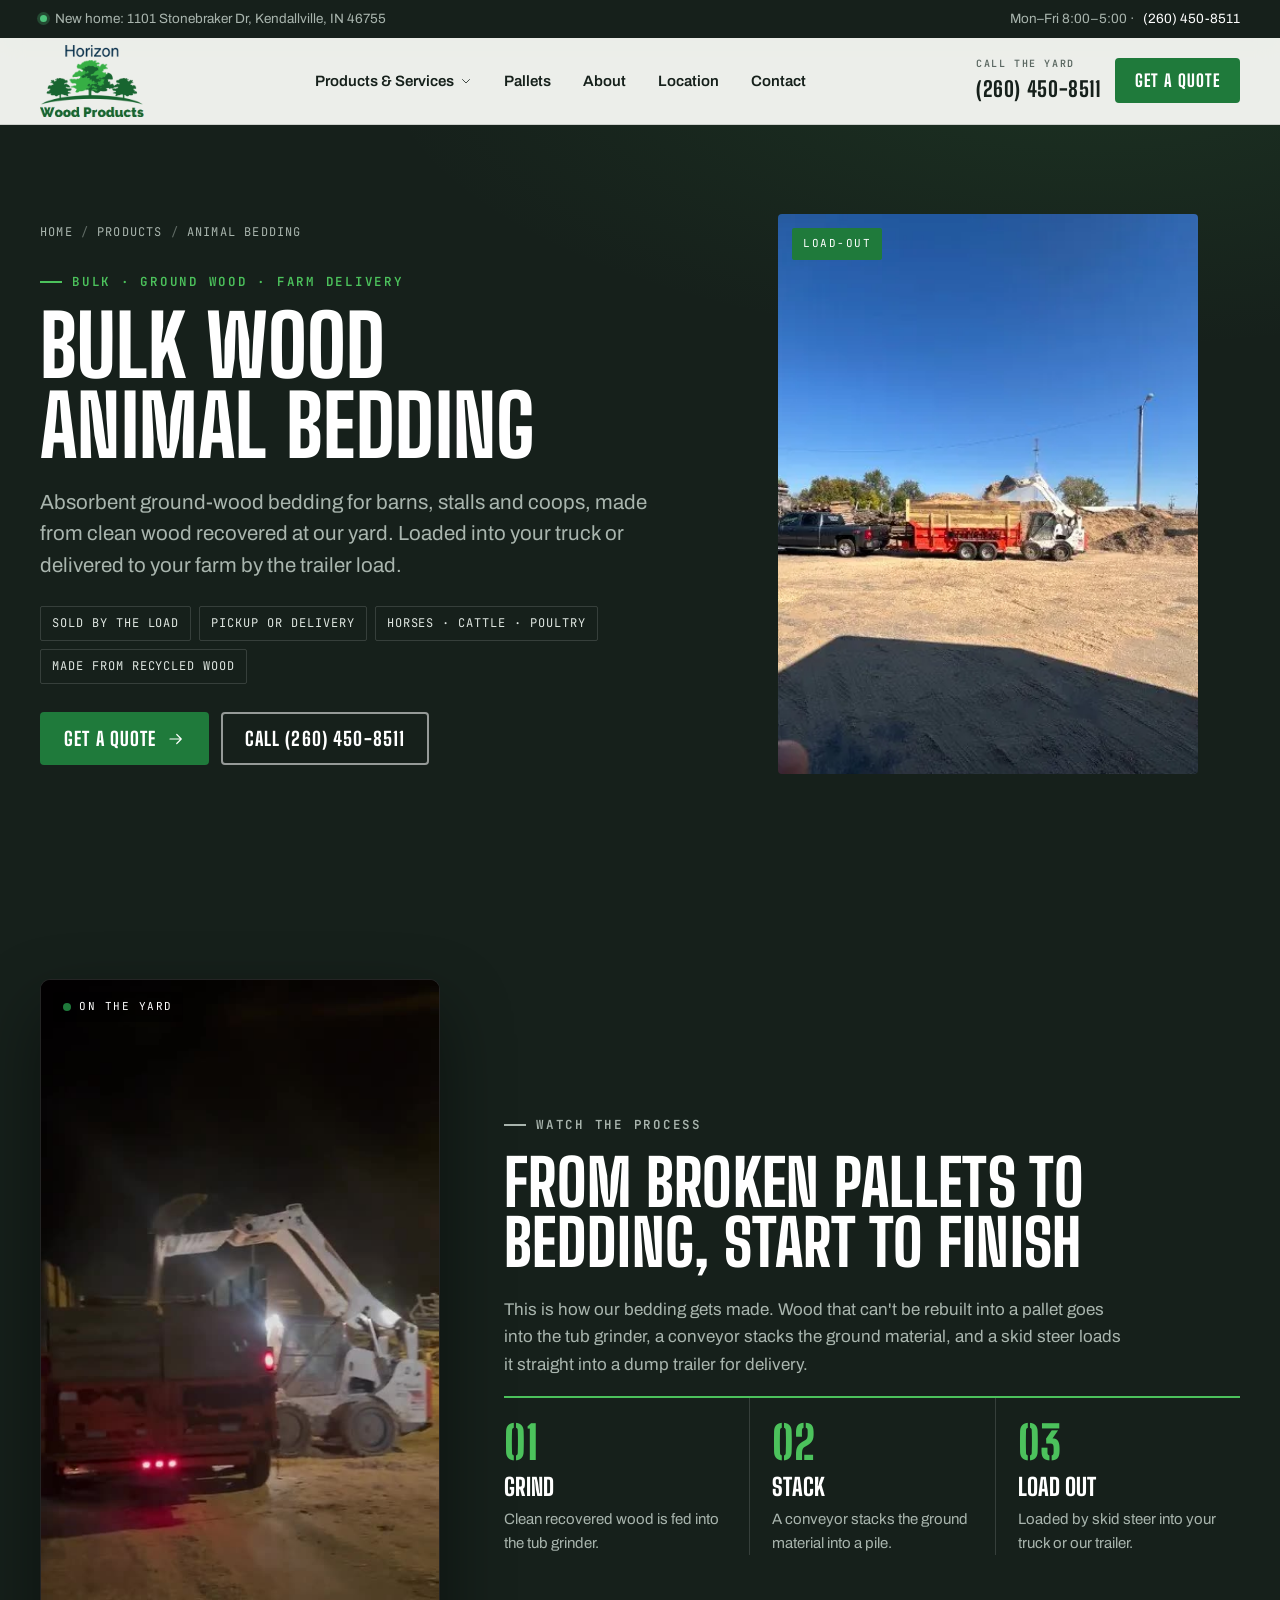
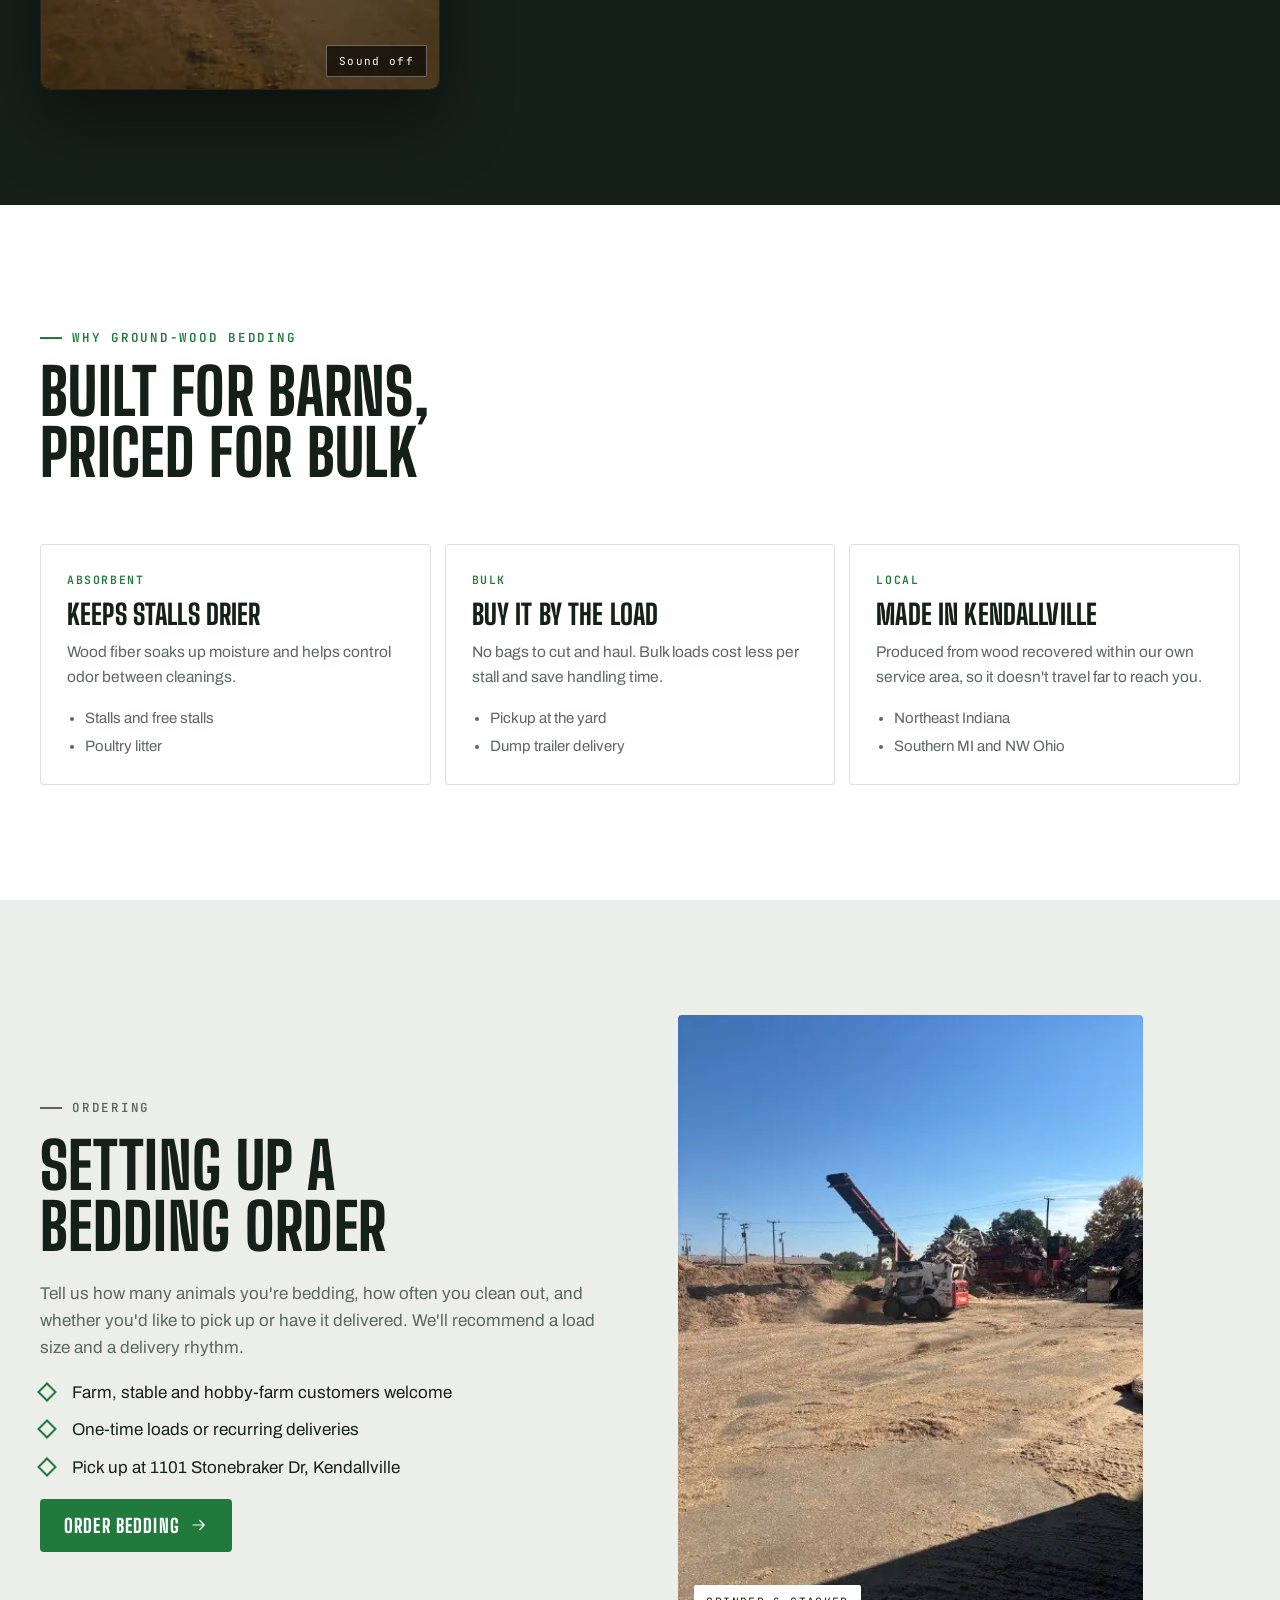
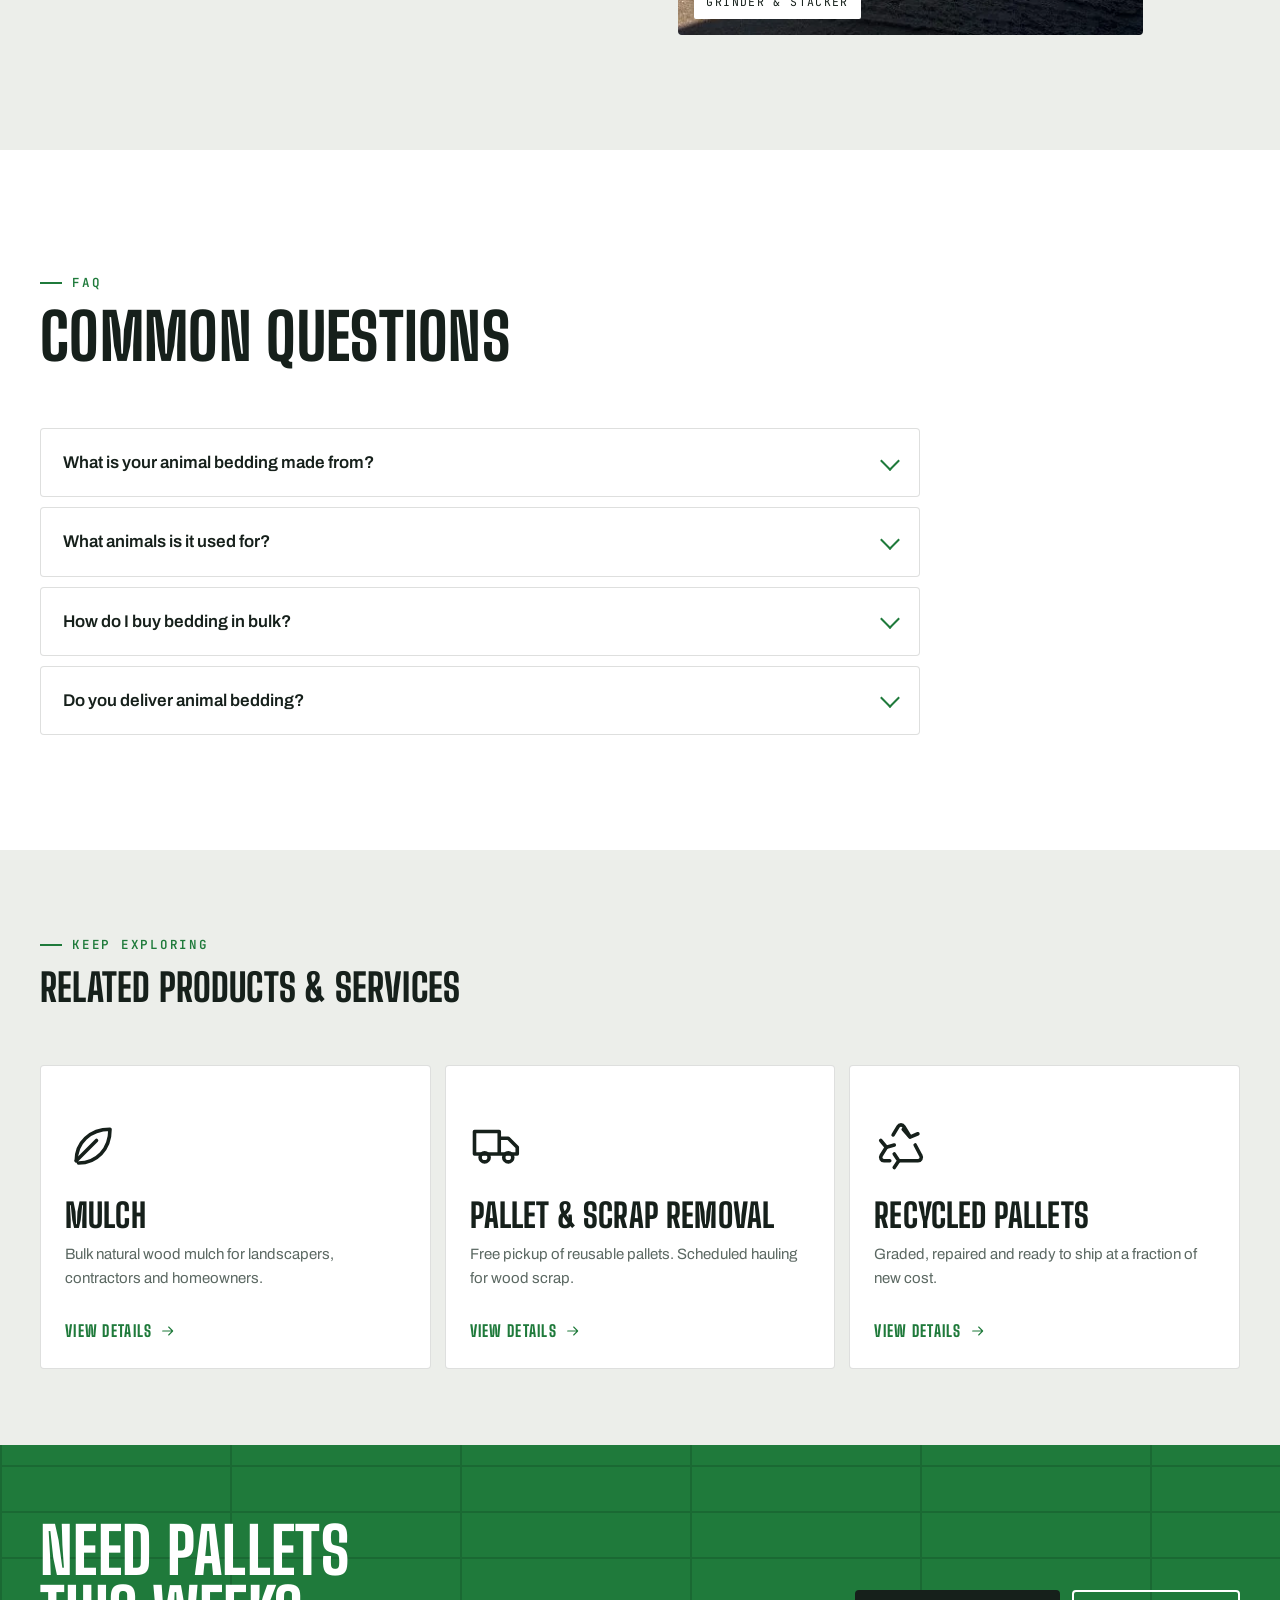
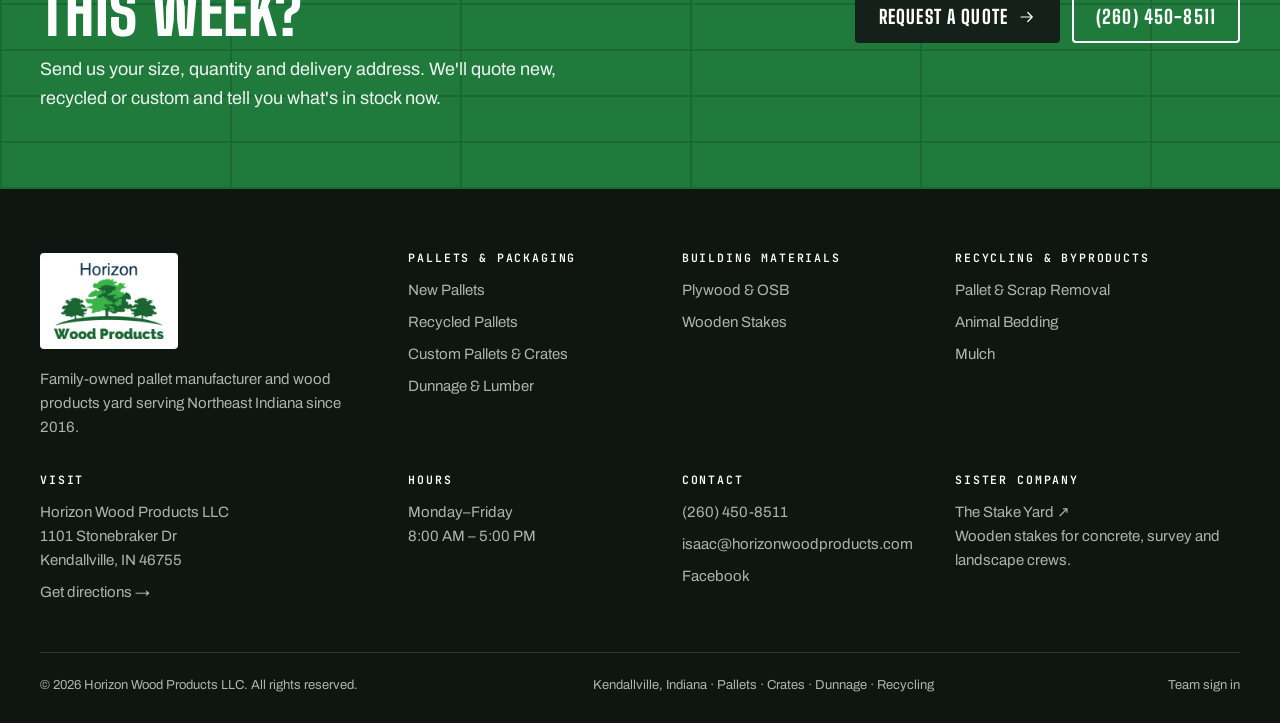
==== commit 973ace02: "Footer: Team sign in link to HWP HQ Co-Authored-By: Claude Opus 5.5 <noreply@anthropic.com> Claude-S" ====
--- a/animal-bedding.html
+++ b/animal-bedding.html
@@ -130,7 +130,7 @@
       <div><h3>CONTACT</h3><ul><li><a href="tel:+12604508511">(260) 450-8511</a></li><li><a href="mailto:isaac@horizonwoodproducts.com">isaac@horizonwoodproducts.com</a></li><li><a href="https://www.facebook.com/profile.php?id=100089340871191" rel="noopener" target="_blank">Facebook</a></li></ul></div>
       <div><h3>SISTER COMPANY</h3><p><a href="https://thestakeyard.com/" rel="noopener" target="_blank">The Stake Yard ↗</a><br>Wooden stakes for concrete, survey and landscape crews.</p></div>
     </div>
-    <div class="foot-base"><span>© <span data-year>2026</span> Horizon Wood Products LLC. All rights reserved.</span><span>Kendallville, Indiana · Pallets · Crates · Dunnage · Recycling</span></div>
+    <div class="foot-base"><span>© <span data-year>2026</span> Horizon Wood Products LLC. All rights reserved.</span><span>Kendallville, Indiana · Pallets · Crates · Dunnage · Recycling</span><a href="https://hwp-hq.web.app" rel="nofollow">Team sign in</a></div>
   </div>
 </footer>
 <script src="assets/js/main.js" defer></script>
